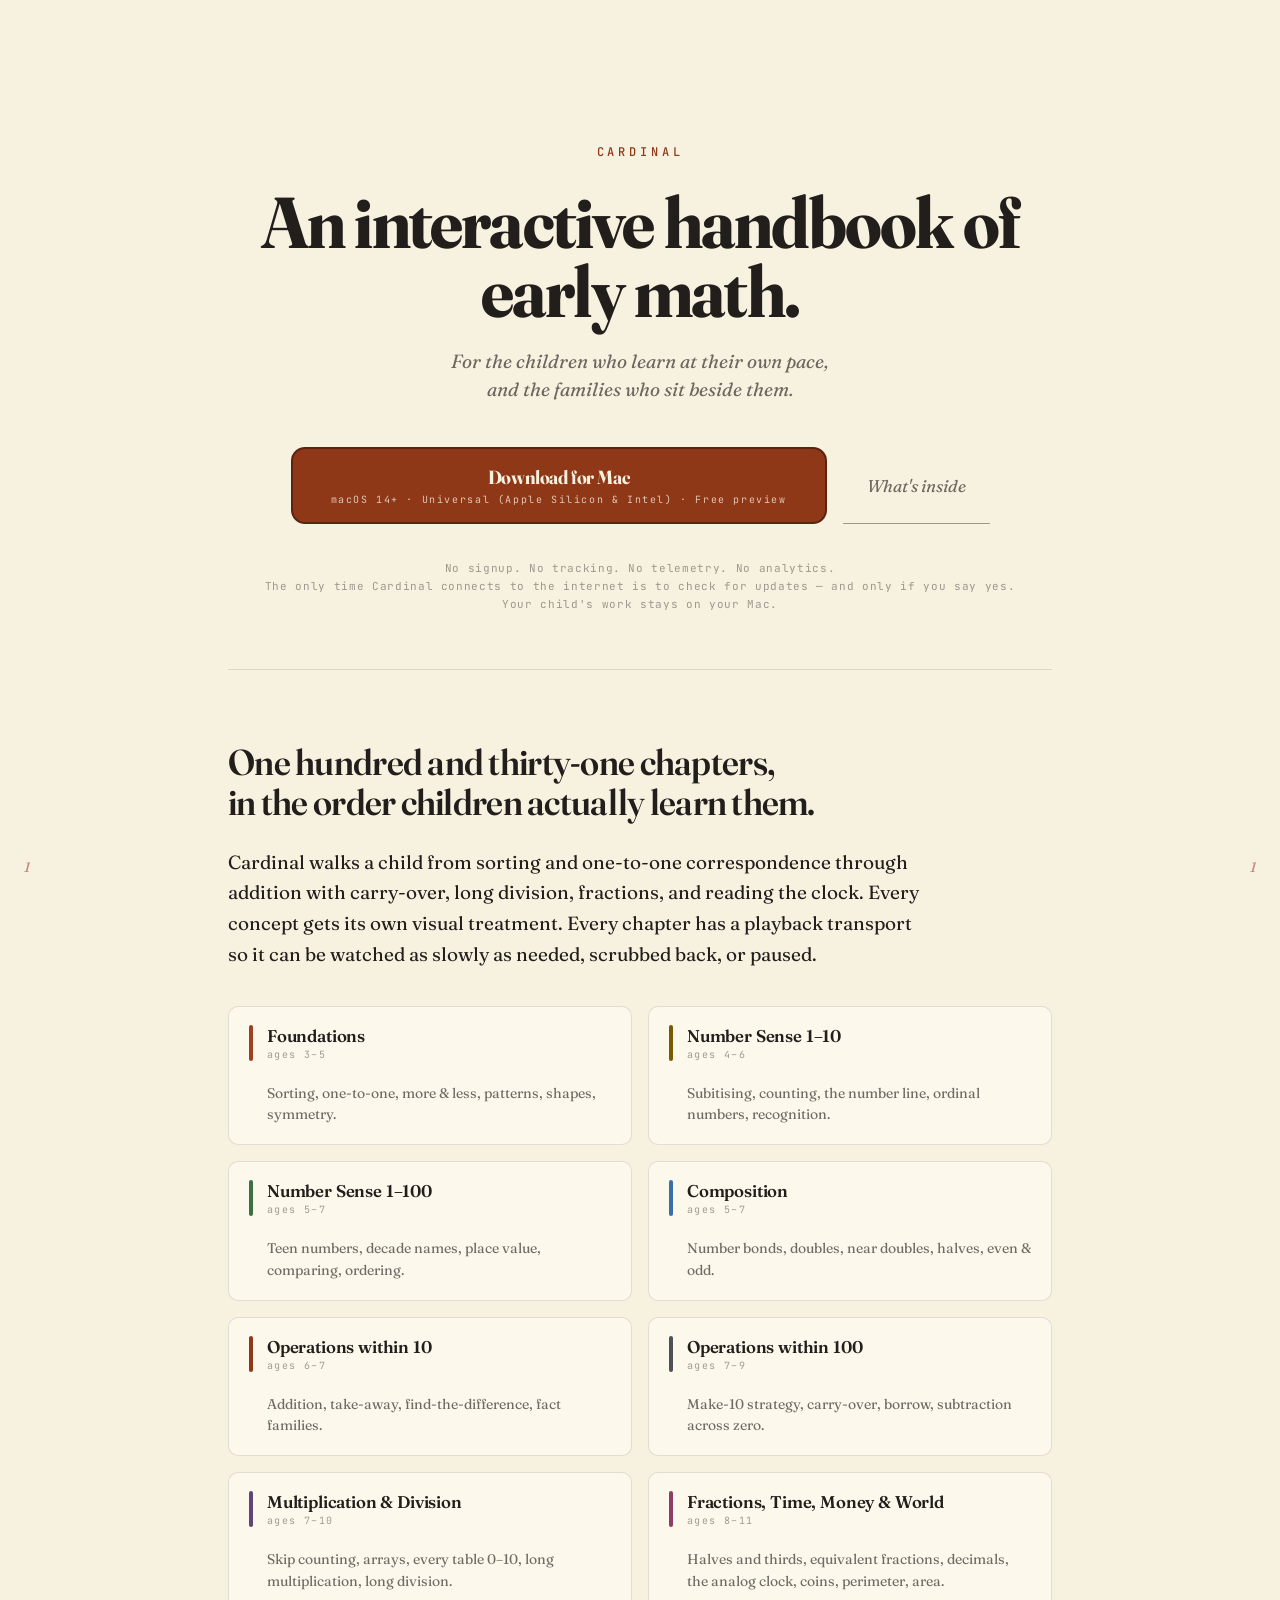
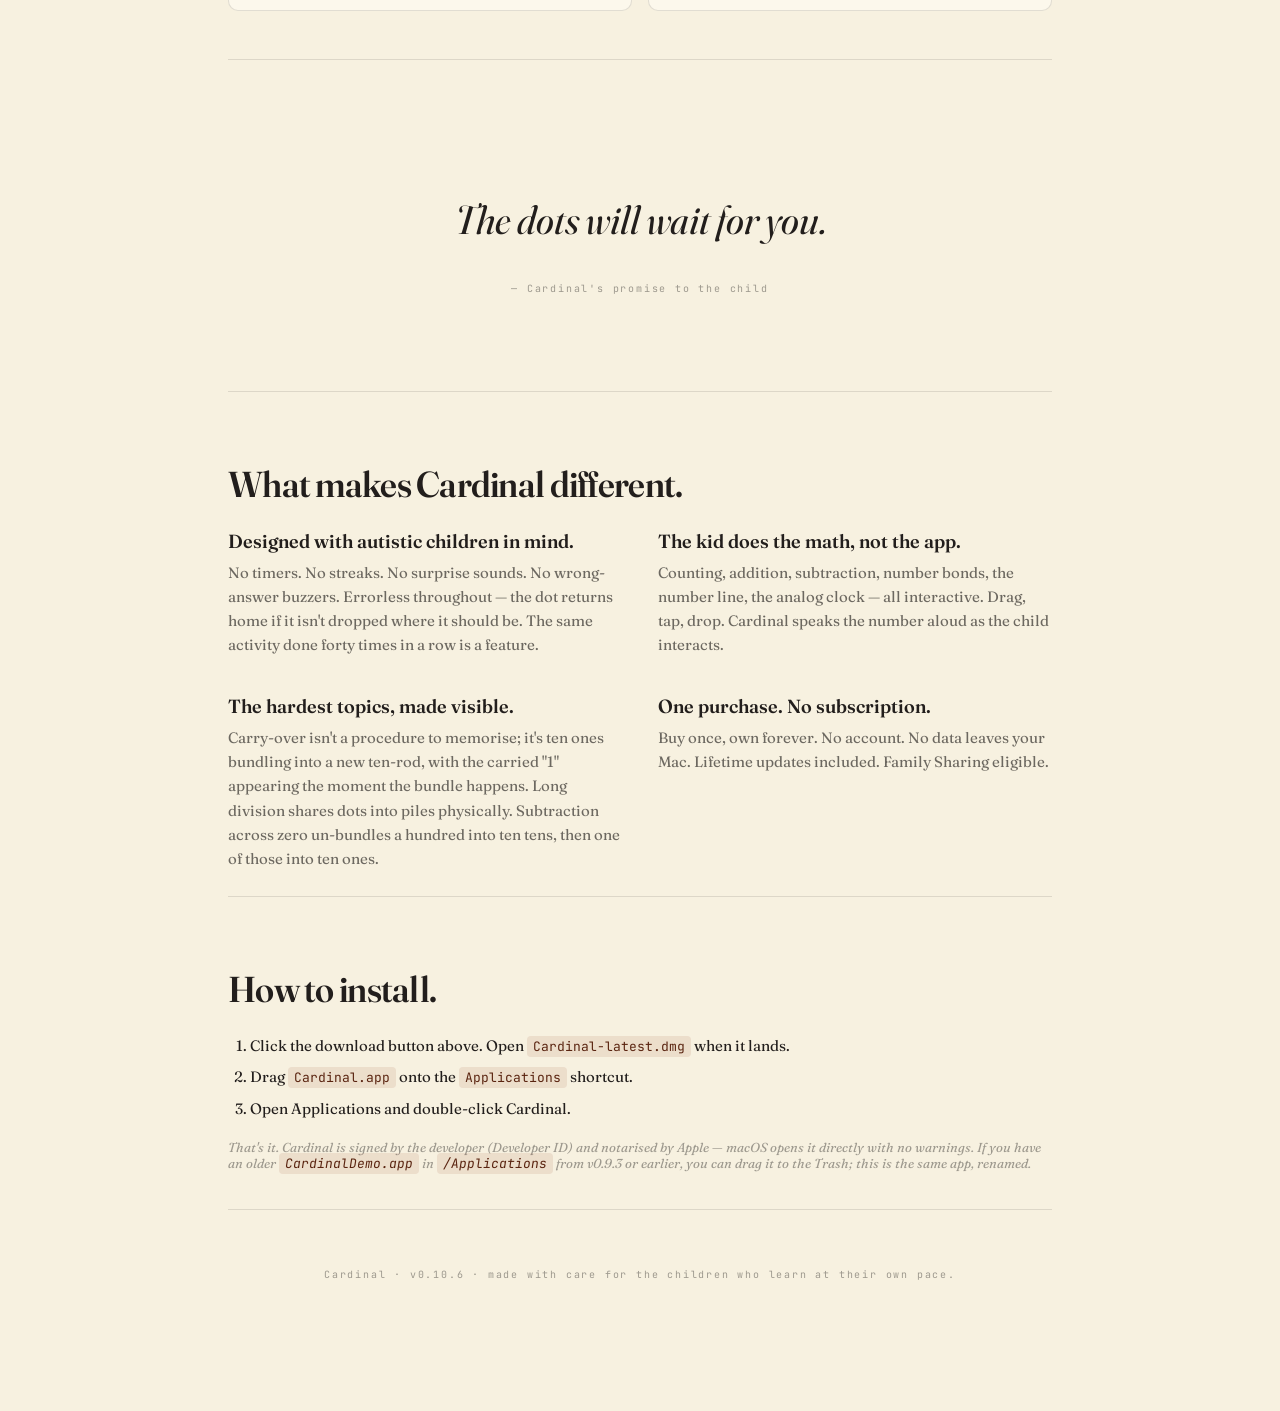
==== index.html @ 02872358 "chore: bump landing footer to v0.10.6" ====
<!doctype html>
<html lang="en">
  <head>
    <meta charset="utf-8" />
    <meta name="viewport" content="width=device-width, initial-scale=1" />
    <title>Cardinal — an interactive handbook of early math</title>
    <meta name="description" content="A calm, interactive handbook of early math (ages 3–11), designed for autistic kids and the families who learn alongside them. iPad &amp; Mac, native, offline, one-time purchase. No signup, no tracking." />
    <meta property="og:title" content="Cardinal — an interactive handbook of early math" />
    <meta property="og:description" content="One hundred and thirty-one chapters, in the order children actually learn them. No signup, no tracking, no time pressure." />
    <link rel="preconnect" href="https://fonts.googleapis.com" />
    <link rel="preconnect" href="https://fonts.gstatic.com" crossorigin />
    <link
      href="https://fonts.googleapis.com/css2?family=Fraunces:ital,opsz,wght,SOFT@0,9..144,300..900,0..100;1,9..144,300..900,0..100&family=JetBrains+Mono:wght@400;500;700&display=swap"
      rel="stylesheet"
    />
    <link rel="stylesheet" href="style.css" />

    <!--
      Cloudflare Web Analytics — privacy-friendly ($0, no PII, no
      cookies, GDPR-clean). Setup:
        1. https://www.cloudflare.com/web-analytics/ → Sign up.
        2. Add a site → enter domain `humancto.github.io` (or
           `cardinal.app` when you point a real domain).
        3. Copy the token Cloudflare gives you into the placeholder
           below (replace REPLACE_WITH_CF_TOKEN).
        4. Commit + push. GitHub Pages cache (~3 min) and the
           dashboard at one.dash.cloudflare.com starts populating.
      Token is public — no risk in committing.
    -->
    <script defer
      src="https://static.cloudflareinsights.com/beacon.min.js"
      data-cf-beacon='{"token": "REPLACE_WITH_CF_TOKEN"}'></script>
  </head>
  <body>
    <div class="page">
      <header class="hero">
        <div class="brand">CARDINAL</div>
        <h1>An interactive handbook of early math.</h1>
        <p class="kicker">
          For the children who learn at their own pace,<br />and the families who sit beside them.
        </p>

        <div class="cta">
          <a class="cta-primary" href="https://github.com/humancto/cardinal-releases/releases/latest/download/Cardinal-latest.dmg">
            <span class="cta-label">Download for Mac</span>
            <span class="cta-meta">macOS 14+ &middot; Universal (Apple Silicon &amp; Intel) &middot; Free preview</span>
          </a>
          <a class="cta-secondary" href="#what">What's inside</a>
        </div>

        <p class="legalese">
          No signup. No tracking. No telemetry. No analytics.<br />
          The only time Cardinal connects to the internet is to check for updates — and only if you say yes.<br />
          Your child's work stays on your Mac.
        </p>
      </header>

      <section id="what" class="section">
        <h2>One hundred and thirty-one chapters,<br />in the order children actually learn them.</h2>
        <p class="lede">
          Cardinal walks a child from sorting and one-to-one correspondence through addition with carry-over, long division, fractions, and reading the clock. Every concept gets its own visual treatment. Every chapter has a playback transport so it can be watched as slowly as needed, scrubbed back, or paused.
        </p>

        <div class="bands">
          <div class="band"><div class="band-stripe" style="background:#a04020"></div><div><b>Foundations</b><span>ages 3–5</span></div><p>Sorting, one-to-one, more &amp; less, patterns, shapes, symmetry.</p></div>
          <div class="band"><div class="band-stripe" style="background:#7a5a00"></div><div><b>Number Sense 1–10</b><span>ages 4–6</span></div><p>Subitising, counting, the number line, ordinal numbers, recognition.</p></div>
          <div class="band"><div class="band-stripe" style="background:#3f6f45"></div><div><b>Number Sense 1–100</b><span>ages 5–7</span></div><p>Teen numbers, decade names, place value, comparing, ordering.</p></div>
          <div class="band"><div class="band-stripe" style="background:#3a6fa8"></div><div><b>Composition</b><span>ages 5–7</span></div><p>Number bonds, doubles, near doubles, halves, even &amp; odd.</p></div>
          <div class="band"><div class="band-stripe" style="background:#8e3818"></div><div><b>Operations within 10</b><span>ages 6–7</span></div><p>Addition, take-away, find-the-difference, fact families.</p></div>
          <div class="band"><div class="band-stripe" style="background:#505057"></div><div><b>Operations within 100</b><span>ages 7–9</span></div><p>Make-10 strategy, carry-over, borrow, subtraction across zero.</p></div>
          <div class="band"><div class="band-stripe" style="background:#604578"></div><div><b>Multiplication &amp; Division</b><span>ages 7–10</span></div><p>Skip counting, arrays, every table 0–10, long multiplication, long division.</p></div>
          <div class="band"><div class="band-stripe" style="background:#8e3e64"></div><div><b>Fractions, Time, Money &amp; World</b><span>ages 8–11</span></div><p>Halves and thirds, equivalent fractions, decimals, the analog clock, coins, perimeter, area.</p></div>
        </div>
      </section>

      <section class="section quote-section">
        <blockquote>
          <p>
            <em>The dots will wait for you.</em>
          </p>
          <cite>— Cardinal's promise to the child</cite>
        </blockquote>
      </section>

      <section class="section">
        <h2>What makes Cardinal different.</h2>
        <div class="features">
          <div class="feature">
            <h3>Designed with autistic children in mind.</h3>
            <p>No timers. No streaks. No surprise sounds. No wrong-answer buzzers. Errorless throughout — the dot returns home if it isn't dropped where it should be. The same activity done forty times in a row is a feature.</p>
          </div>
          <div class="feature">
            <h3>The kid does the math, not the app.</h3>
            <p>Counting, addition, subtraction, number bonds, the number line, the analog clock — all interactive. Drag, tap, drop. Cardinal speaks the number aloud as the child interacts.</p>
          </div>
          <div class="feature">
            <h3>The hardest topics, made visible.</h3>
            <p>Carry-over isn't a procedure to memorise; it's ten ones bundling into a new ten-rod, with the carried "1" appearing the moment the bundle happens. Long division shares dots into piles physically. Subtraction across zero un-bundles a hundred into ten tens, then one of those into ten ones.</p>
          </div>
          <div class="feature">
            <h3>One purchase. No subscription.</h3>
            <p>Buy once, own forever. No account. No data leaves your Mac. Lifetime updates included. Family Sharing eligible.</p>
          </div>
        </div>
      </section>

      <section class="section how">
        <h2>How to install.</h2>
        <ol>
          <li>Click the download button above. Open <code>Cardinal-latest.dmg</code> when it lands.</li>
          <li>Drag <code>Cardinal.app</code> onto the <code>Applications</code> shortcut.</li>
          <li>Open Applications and double-click Cardinal.</li>
        </ol>
        <p class="footnote">
          That's it. Cardinal is signed by <em>the developer</em> (Developer ID) and notarised by Apple — macOS opens it directly with no warnings. If you have an older <code>CardinalDemo.app</code> in <code>/Applications</code> from v0.9.3 or earlier, you can drag it to the Trash; this is the same app, renamed.
        </p>
      </section>

      <footer>
        <p>
          Cardinal · v0.10.6 · made with care for the children who learn at their own pace.
        </p>
      </footer>
    </div>
  </body>
</html>
---- style.css ----
/* Cardinal landing — Cartesian-inspired cream paper, Fraunces + JetBrains Mono. */

:root {
  --cream: #f7f1e0;
  --card: #fcf8ec;
  --ink: #221e1c;
  --ink-soft: rgba(34, 30, 28, 0.65);
  --ink-softer: rgba(34, 30, 28, 0.42);
  --hairline: rgba(34, 30, 28, 0.12);
  --accent: #8e3818; /* terracotta — ops-within-10 band */
  --accent-deep: #5a2410;
  --accent-soft: rgba(142, 56, 24, 0.1);
  --red: #9e2828; /* page-number red */
}

* {
  box-sizing: border-box;
}
html,
body {
  margin: 0;
  padding: 0;
  background: var(--cream);
  color: var(--ink);
  font-family: "Fraunces", Georgia, "Times New Roman", serif;
  font-feature-settings: "ss01" on;
  -webkit-font-smoothing: antialiased;
  text-rendering: optimizeLegibility;
}

.page {
  max-width: 880px;
  margin: 0 auto;
  padding: 64px 28px 96px;
}

/* HERO */
.hero {
  padding: 80px 0 56px;
  text-align: center;
  border-bottom: 1px solid var(--hairline);
}

.brand {
  font-family: "JetBrains Mono", ui-monospace, SFMono-Regular, Menlo, monospace;
  font-size: 12px;
  font-weight: 500;
  letter-spacing: 0.32em;
  color: var(--accent);
  margin-bottom: 28px;
}

.hero h1 {
  font-variation-settings:
    "opsz" 144,
    "SOFT" 30,
    "wght" 700;
  font-size: clamp(40px, 6.4vw, 72px);
  line-height: 0.96;
  letter-spacing: -0.025em;
  margin: 0 0 22px;
  color: var(--ink);
}

.kicker {
  font-style: italic;
  font-size: clamp(16px, 2vw, 19px);
  color: var(--ink-soft);
  margin: 0 0 44px;
  line-height: 1.45;
}

.cta {
  display: flex;
  gap: 16px;
  justify-content: center;
  flex-wrap: wrap;
  margin-bottom: 36px;
}

.cta-primary {
  display: inline-flex;
  flex-direction: column;
  align-items: center;
  background: var(--accent);
  color: var(--cream);
  text-decoration: none;
  padding: 16px 38px;
  border-radius: 14px;
  border: 2px solid var(--accent-deep);
  transition:
    transform 0.16s ease,
    background 0.16s ease;
}

.cta-primary:hover {
  background: var(--accent-deep);
  transform: translateY(-1px);
}

.cta-label {
  font-variation-settings:
    "opsz" 96,
    "wght" 700;
  font-size: 19px;
  letter-spacing: -0.01em;
}

.cta-meta {
  font-family: "JetBrains Mono", monospace;
  font-size: 10px;
  letter-spacing: 0.16em;
  opacity: 0.78;
  margin-top: 4px;
}

.cta-secondary {
  display: inline-flex;
  align-items: center;
  text-decoration: none;
  font-style: italic;
  color: var(--ink-soft);
  padding: 16px 24px;
  border-bottom: 1px solid var(--ink-softer);
  font-size: 17px;
}

.cta-secondary:hover {
  color: var(--ink);
  border-bottom-color: var(--ink);
}

.legalese {
  font-family: "JetBrains Mono", monospace;
  font-size: 11px;
  letter-spacing: 0.06em;
  color: var(--ink-softer);
  margin: 0;
  line-height: 1.6;
}

/* SECTIONS */
.section {
  padding: 72px 0 24px;
  border-bottom: 1px solid var(--hairline);
}

.section h2 {
  font-variation-settings:
    "opsz" 80,
    "SOFT" 0,
    "wght" 600;
  font-size: clamp(26px, 3.4vw, 36px);
  letter-spacing: -0.02em;
  line-height: 1.12;
  margin: 0 0 24px;
}

.lede {
  font-size: 19px;
  line-height: 1.62;
  color: var(--ink);
  margin: 0 0 36px;
  max-width: 700px;
}

/* BANDS */
.bands {
  display: grid;
  grid-template-columns: repeat(2, minmax(0, 1fr));
  gap: 16px;
  margin-bottom: 24px;
}

.band {
  background: var(--card);
  border: 1px solid var(--hairline);
  border-radius: 10px;
  padding: 18px 20px;
  display: grid;
  grid-template-columns: 4px 1fr;
  gap: 14px;
  align-items: start;
}

.band-stripe {
  width: 4px;
  height: 100%;
  border-radius: 2px;
}

.band b {
  display: block;
  font-variation-settings:
    "opsz" 36,
    "wght" 600;
  font-size: 17px;
  letter-spacing: -0.01em;
}

.band span {
  display: block;
  font-family: "JetBrains Mono", monospace;
  font-size: 10px;
  letter-spacing: 0.14em;
  color: var(--ink-softer);
  margin-top: 2px;
}

.band p {
  font-size: 14px;
  line-height: 1.55;
  color: var(--ink-soft);
  margin: 8px 0 0;
  grid-column: 2;
}

@media (max-width: 640px) {
  .bands {
    grid-template-columns: 1fr;
  }
}

/* QUOTE */
.quote-section {
  text-align: center;
  padding: 96px 0;
  border-bottom: 1px solid var(--hairline);
}
blockquote {
  margin: 0 auto;
  max-width: 640px;
  font-style: italic;
  font-size: clamp(28px, 3.8vw, 40px);
  font-variation-settings:
    "opsz" 96,
    "wght" 400;
  line-height: 1.18;
  color: var(--ink);
}
blockquote em {
  font-style: italic;
}
blockquote cite {
  display: block;
  margin-top: 18px;
  font-style: normal;
  font-family: "JetBrains Mono", monospace;
  font-size: 10px;
  letter-spacing: 0.18em;
  color: var(--ink-softer);
}

/* FEATURES */
.features {
  display: grid;
  grid-template-columns: repeat(2, minmax(0, 1fr));
  gap: 36px;
}

.feature h3 {
  font-variation-settings:
    "opsz" 60,
    "wght" 600;
  font-size: 19px;
  margin: 0 0 8px;
}

.feature p {
  font-size: 15px;
  line-height: 1.62;
  color: var(--ink-soft);
  margin: 0;
}

@media (max-width: 640px) {
  .features {
    grid-template-columns: 1fr;
    gap: 24px;
  }
}

/* HOW */
.how ol {
  font-size: 15px;
  line-height: 1.7;
  color: var(--ink);
  padding-left: 22px;
}
.how li {
  margin-bottom: 6px;
}
.how code {
  font-family: "JetBrains Mono", monospace;
  font-size: 13px;
  background: var(--accent-soft);
  color: var(--accent-deep);
  padding: 2px 6px;
  border-radius: 4px;
}
.footnote {
  font-style: italic;
  color: var(--ink-softer);
  font-size: 13px;
  margin-top: 18px;
}

/* FOOTER */
footer {
  padding: 48px 0 24px;
  text-align: center;
  font-family: "JetBrains Mono", monospace;
  font-size: 10px;
  letter-spacing: 0.18em;
  color: var(--ink-softer);
}

/* Page number watermarks at corners */
.page::before,
.page::after {
  position: fixed;
  font-family: "Fraunces", serif;
  font-style: italic;
  font-size: 14px;
  color: var(--red);
  opacity: 0.55;
  pointer-events: none;
}
.page::before {
  content: "1";
  left: 24px;
  bottom: 24px;
}
.page::after {
  content: "1";
  right: 24px;
  bottom: 24px;
}
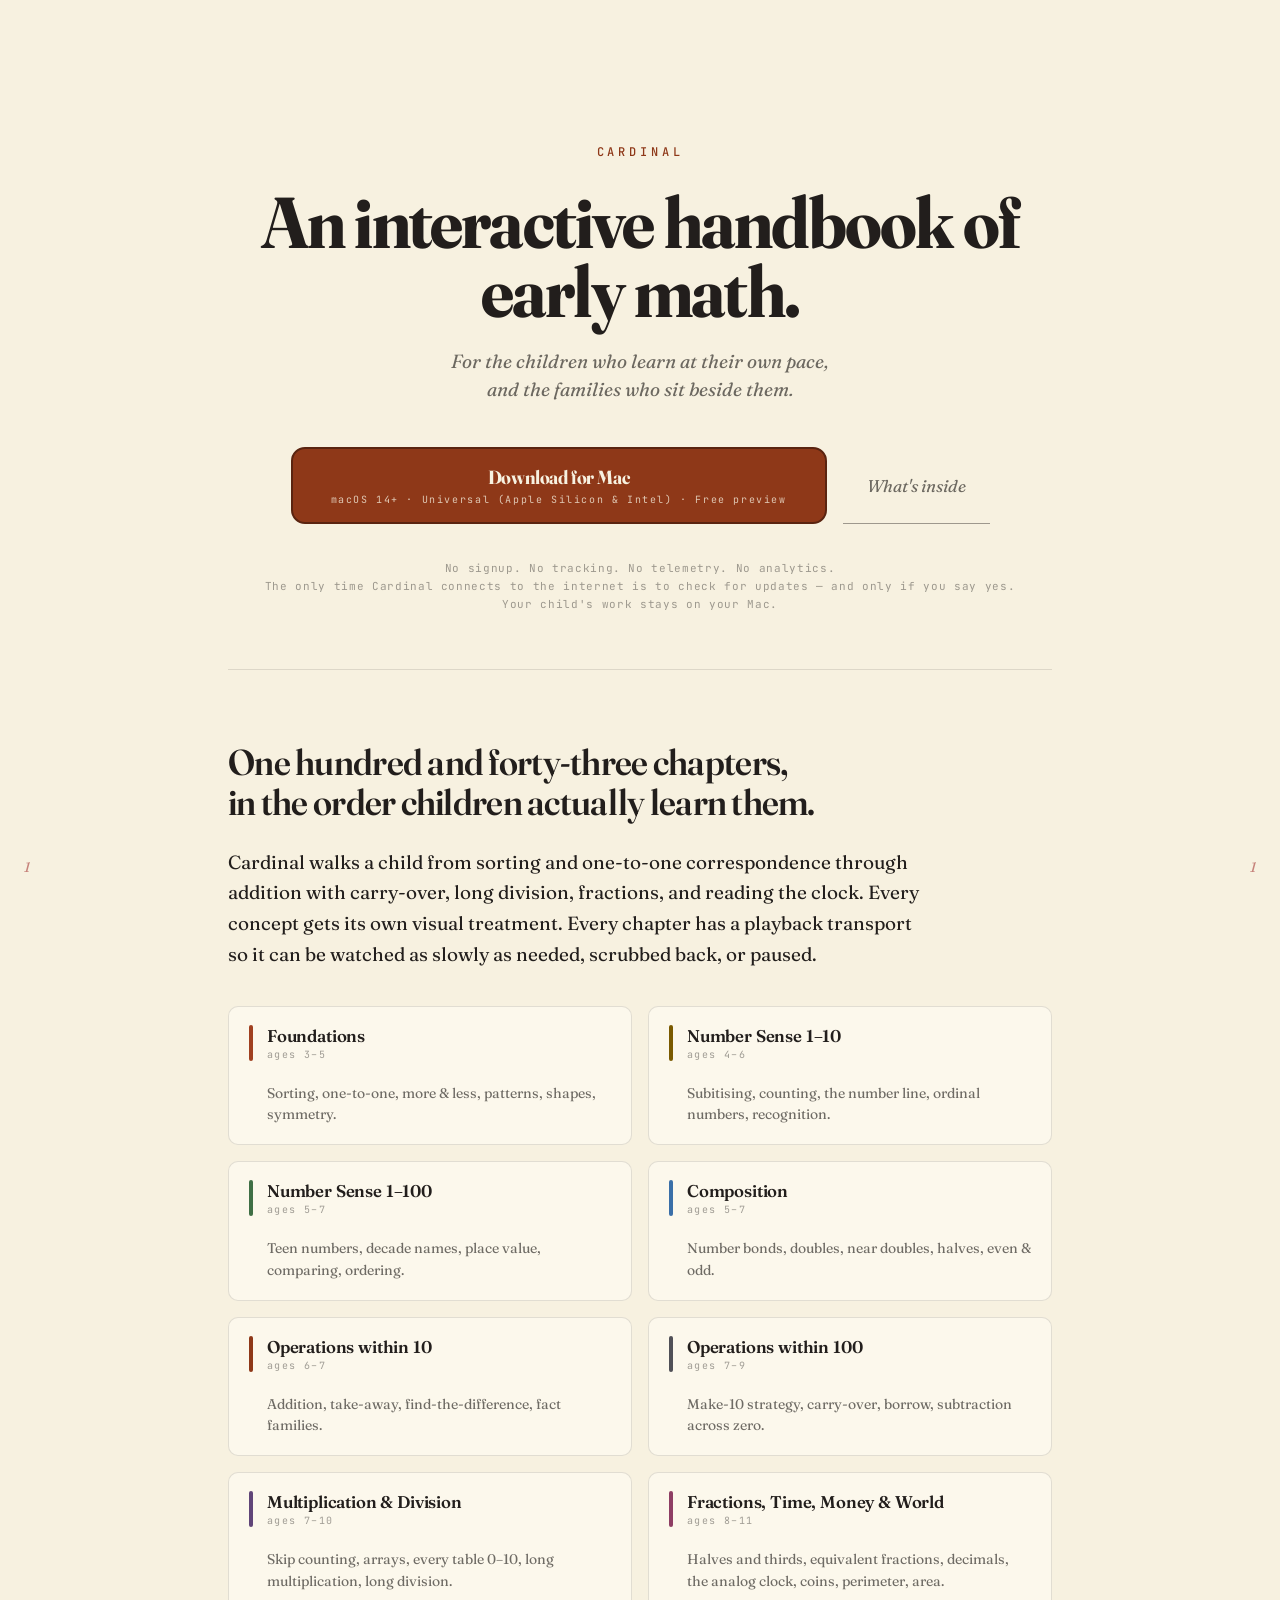
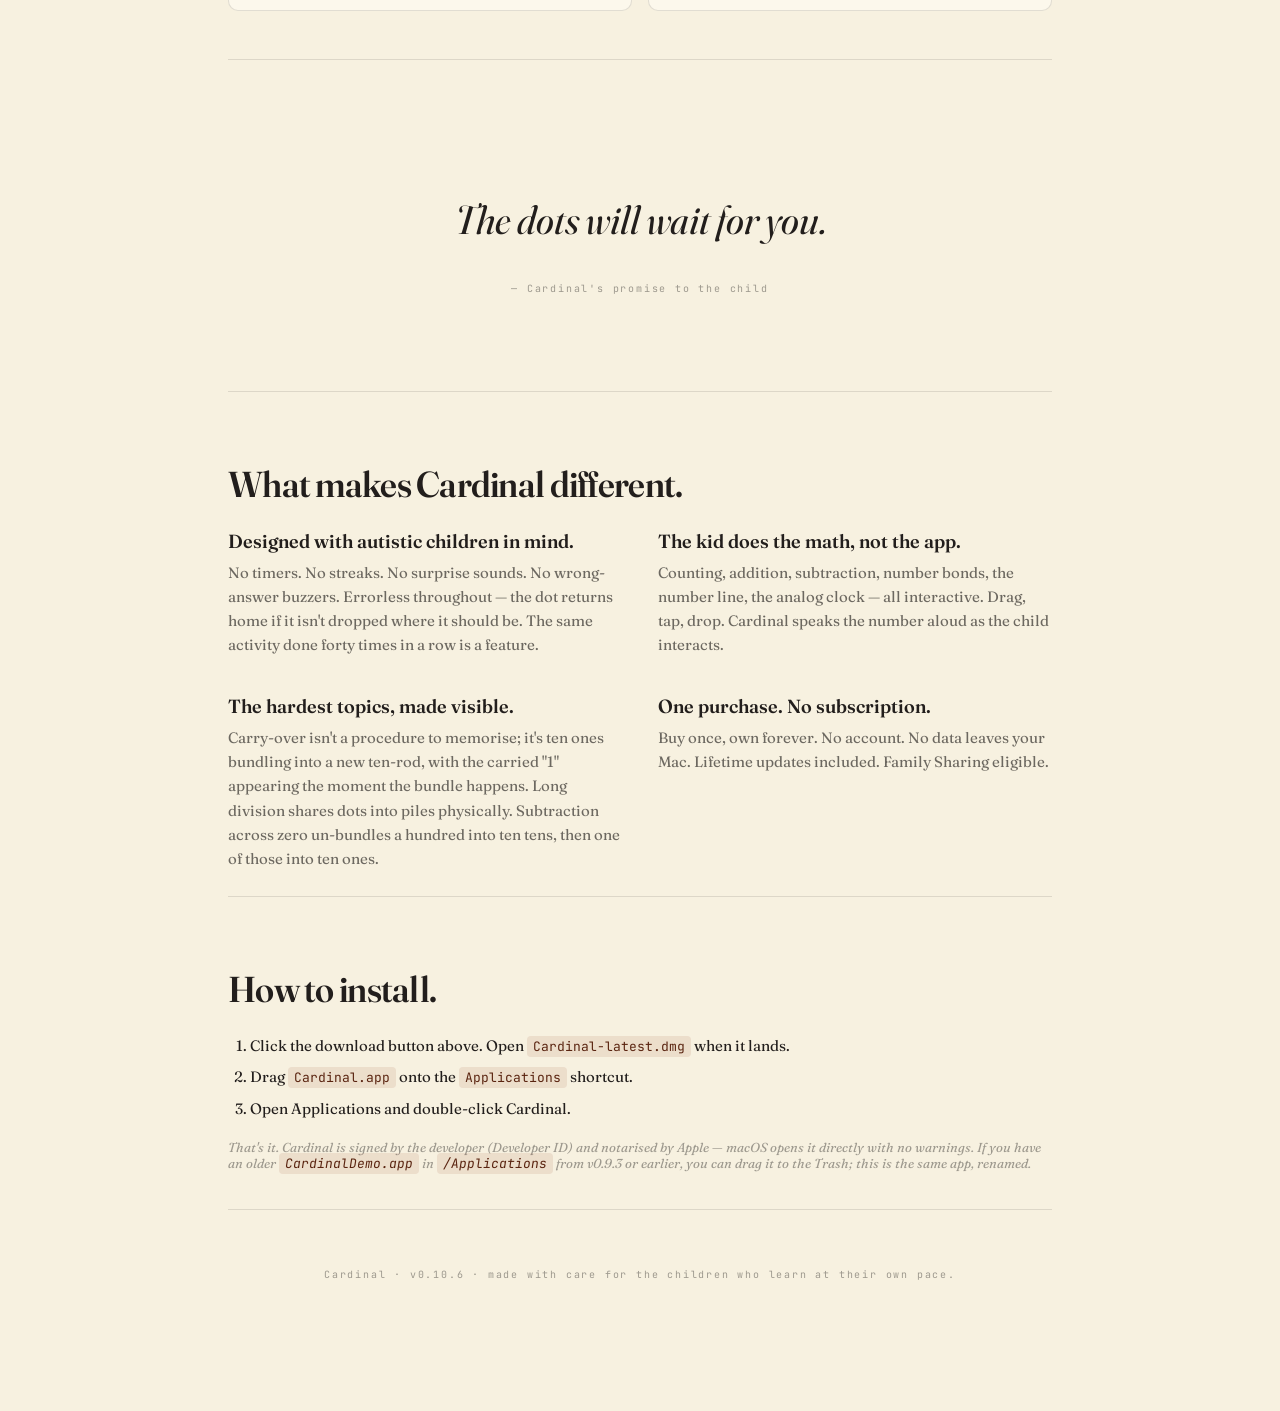
==== commit 523b427b: "docs: refresh README + correct chapter count (131 → 143) README was severely out of date — reference" ====
--- a/index.html
+++ b/index.html
@@ -6,7 +6,7 @@
     <title>Cardinal — an interactive handbook of early math</title>
     <meta name="description" content="A calm, interactive handbook of early math (ages 3–11), designed for autistic kids and the families who learn alongside them. iPad &amp; Mac, native, offline, one-time purchase. No signup, no tracking." />
     <meta property="og:title" content="Cardinal — an interactive handbook of early math" />
-    <meta property="og:description" content="One hundred and thirty-one chapters, in the order children actually learn them. No signup, no tracking, no time pressure." />
+    <meta property="og:description" content="One hundred and forty-three chapters, in the order children actually learn them. No signup, no tracking, no time pressure." />
     <link rel="preconnect" href="https://fonts.googleapis.com" />
     <link rel="preconnect" href="https://fonts.gstatic.com" crossorigin />
     <link
@@ -56,7 +56,7 @@
       </header>
 
       <section id="what" class="section">
-        <h2>One hundred and thirty-one chapters,<br />in the order children actually learn them.</h2>
+        <h2>One hundred and forty-three chapters,<br />in the order children actually learn them.</h2>
         <p class="lede">
           Cardinal walks a child from sorting and one-to-one correspondence through addition with carry-over, long division, fractions, and reading the clock. Every concept gets its own visual treatment. Every chapter has a playback transport so it can be watched as slowly as needed, scrubbed back, or paused.
         </p>
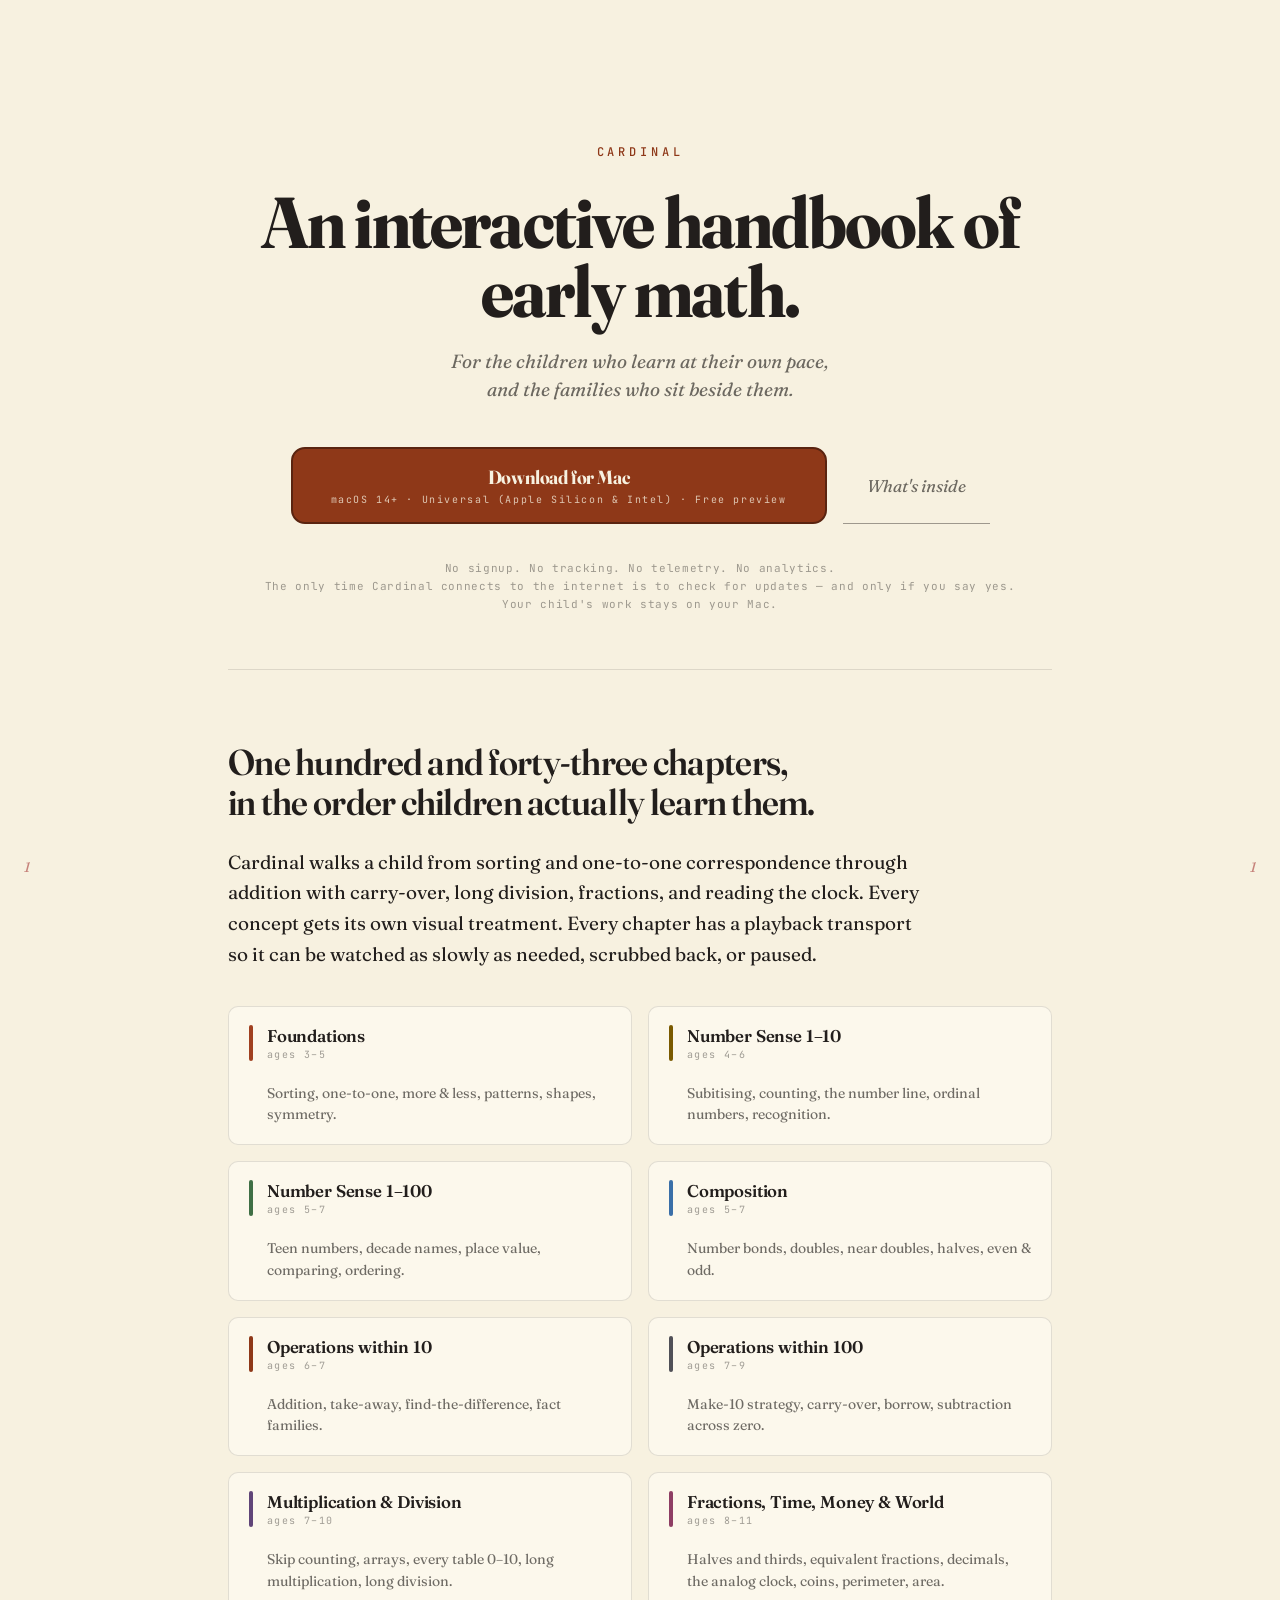
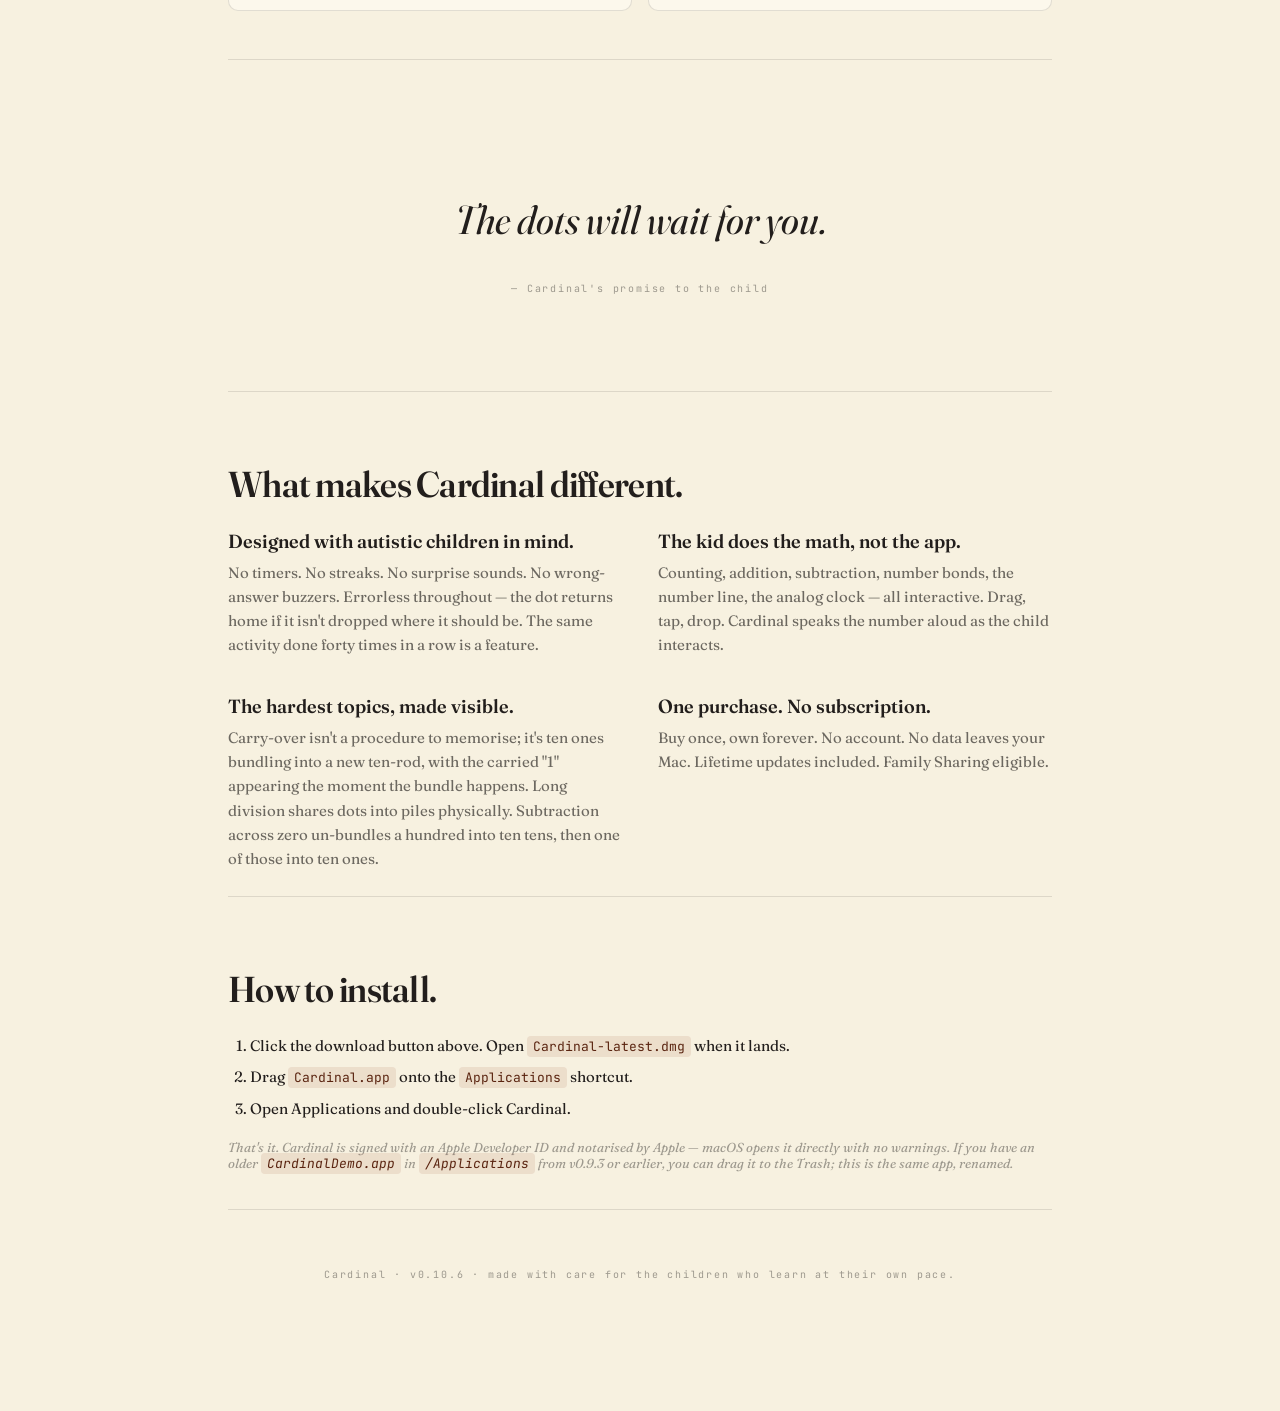
==== commit fe0258f3: "docs: strip personal name + email + Team ID from public README and landing" ====
--- a/index.html
+++ b/index.html
@@ -112,7 +112,7 @@
           <li>Open Applications and double-click Cardinal.</li>
         </ol>
         <p class="footnote">
-          That's it. Cardinal is signed by <em>the developer</em> (Developer ID) and notarised by Apple — macOS opens it directly with no warnings. If you have an older <code>CardinalDemo.app</code> in <code>/Applications</code> from v0.9.3 or earlier, you can drag it to the Trash; this is the same app, renamed.
+          That's it. Cardinal is signed with an Apple Developer ID and notarised by Apple — macOS opens it directly with no warnings. If you have an older <code>CardinalDemo.app</code> in <code>/Applications</code> from v0.9.3 or earlier, you can drag it to the Trash; this is the same app, renamed.
         </p>
       </section>
 
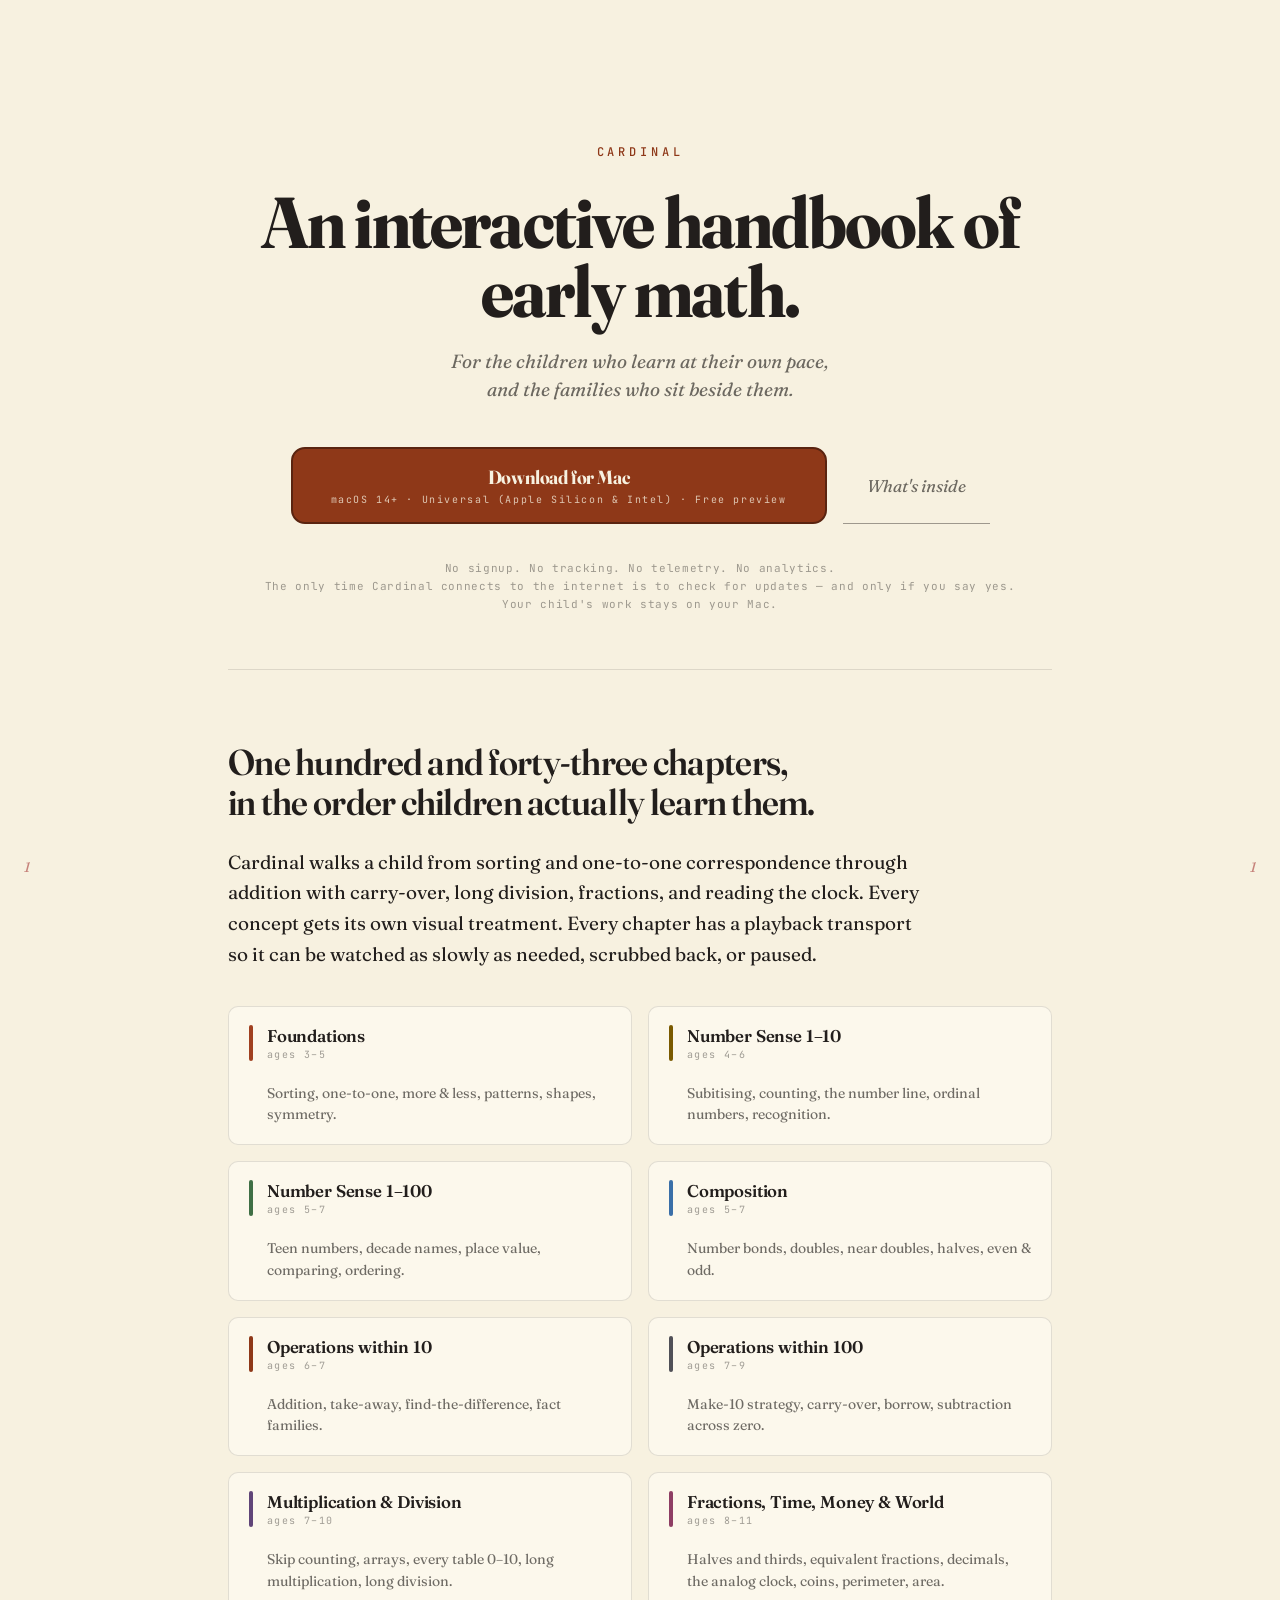
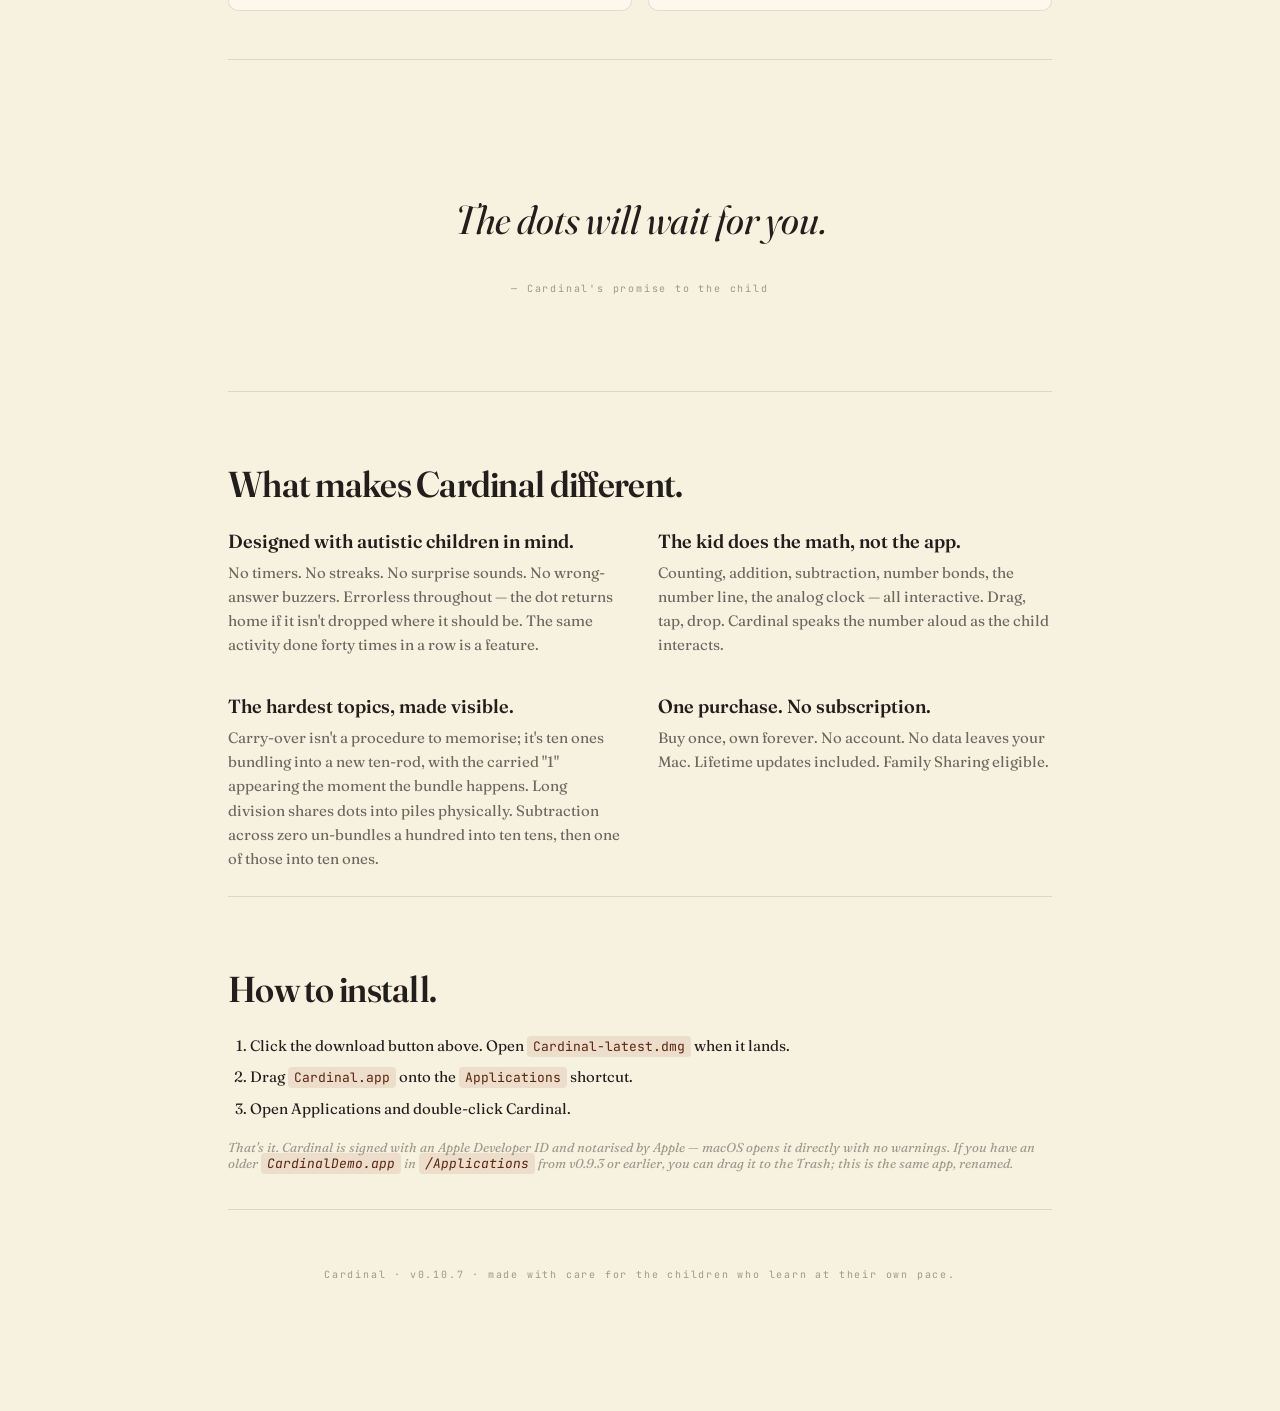
==== commit f7eb6a4a: "chore: bump landing footer to v0.10.7 v0.10.7 ships the fresh-install crash fix.  Co-Authored-By: Cl" ====
--- a/index.html
+++ b/index.html
@@ -118,7 +118,7 @@
 
       <footer>
         <p>
-          Cardinal · v0.10.6 · made with care for the children who learn at their own pace.
+          Cardinal · v0.10.7 · made with care for the children who learn at their own pace.
         </p>
       </footer>
     </div>
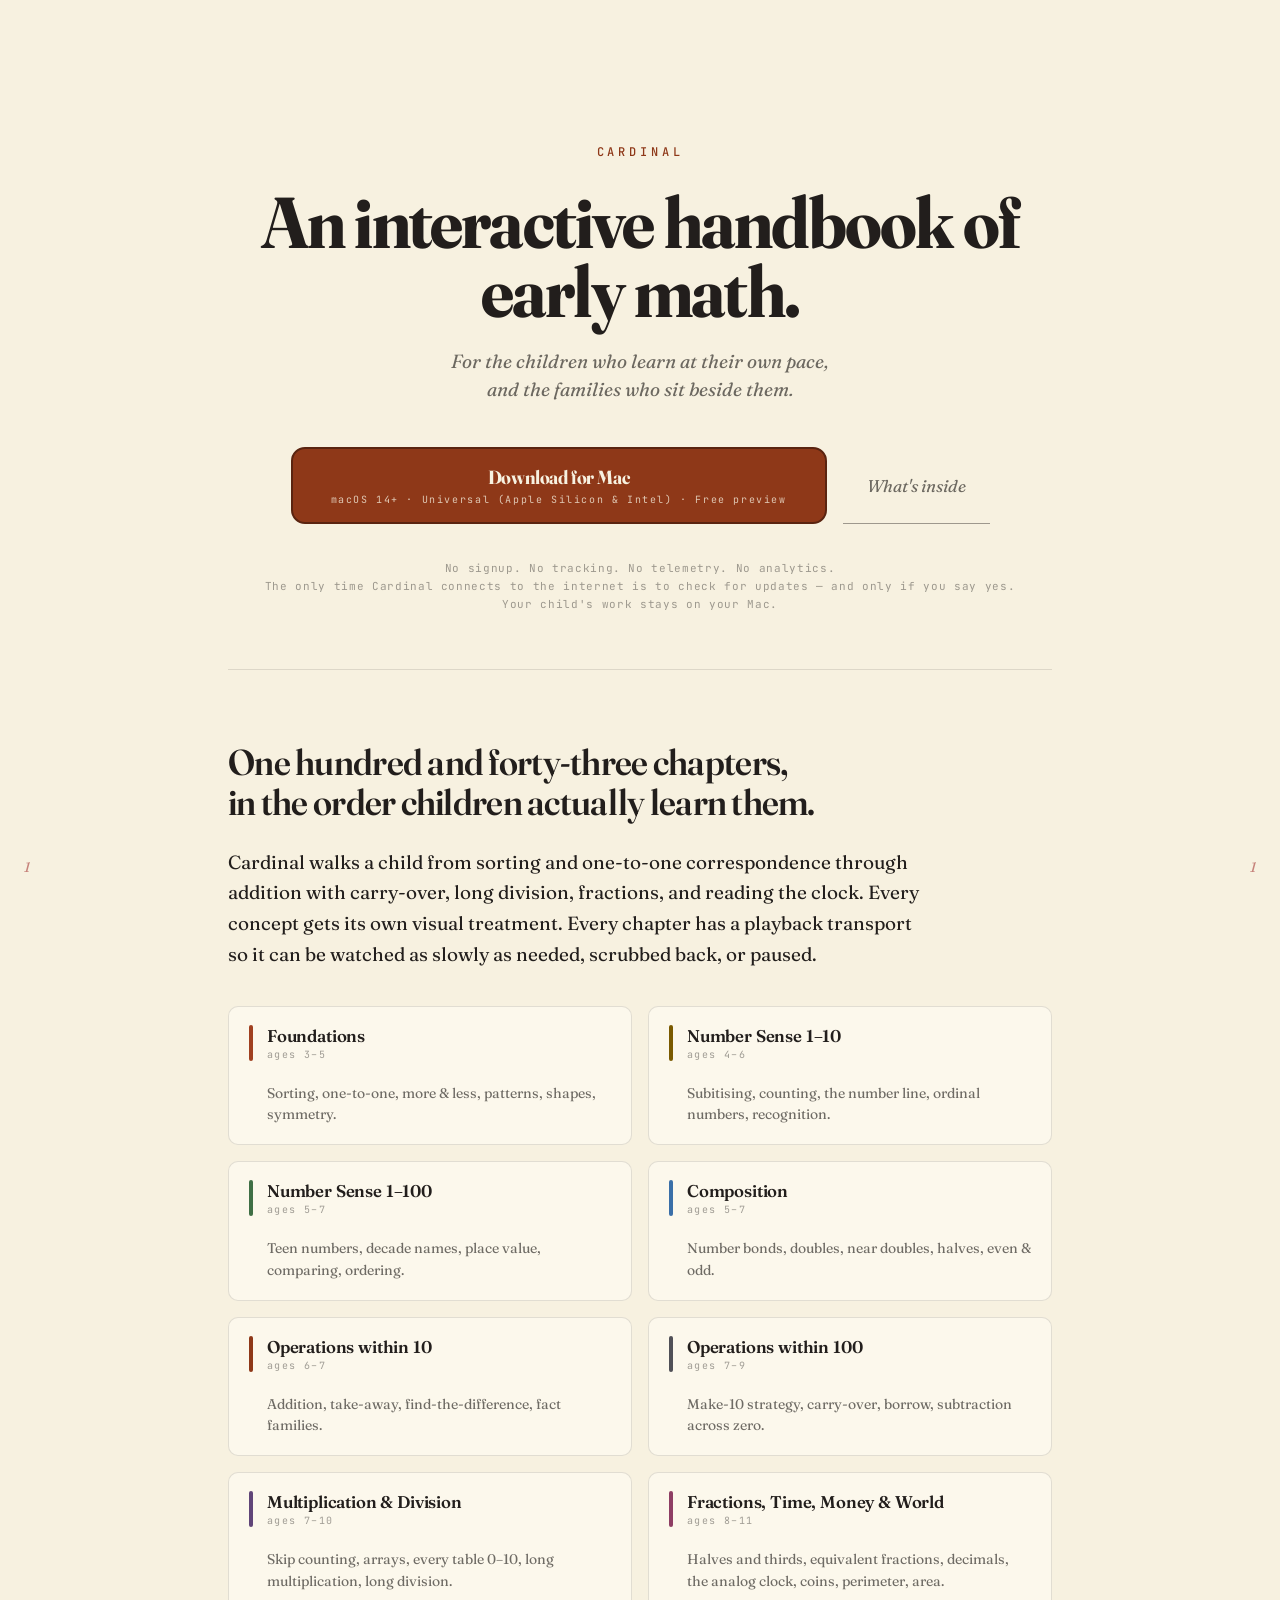
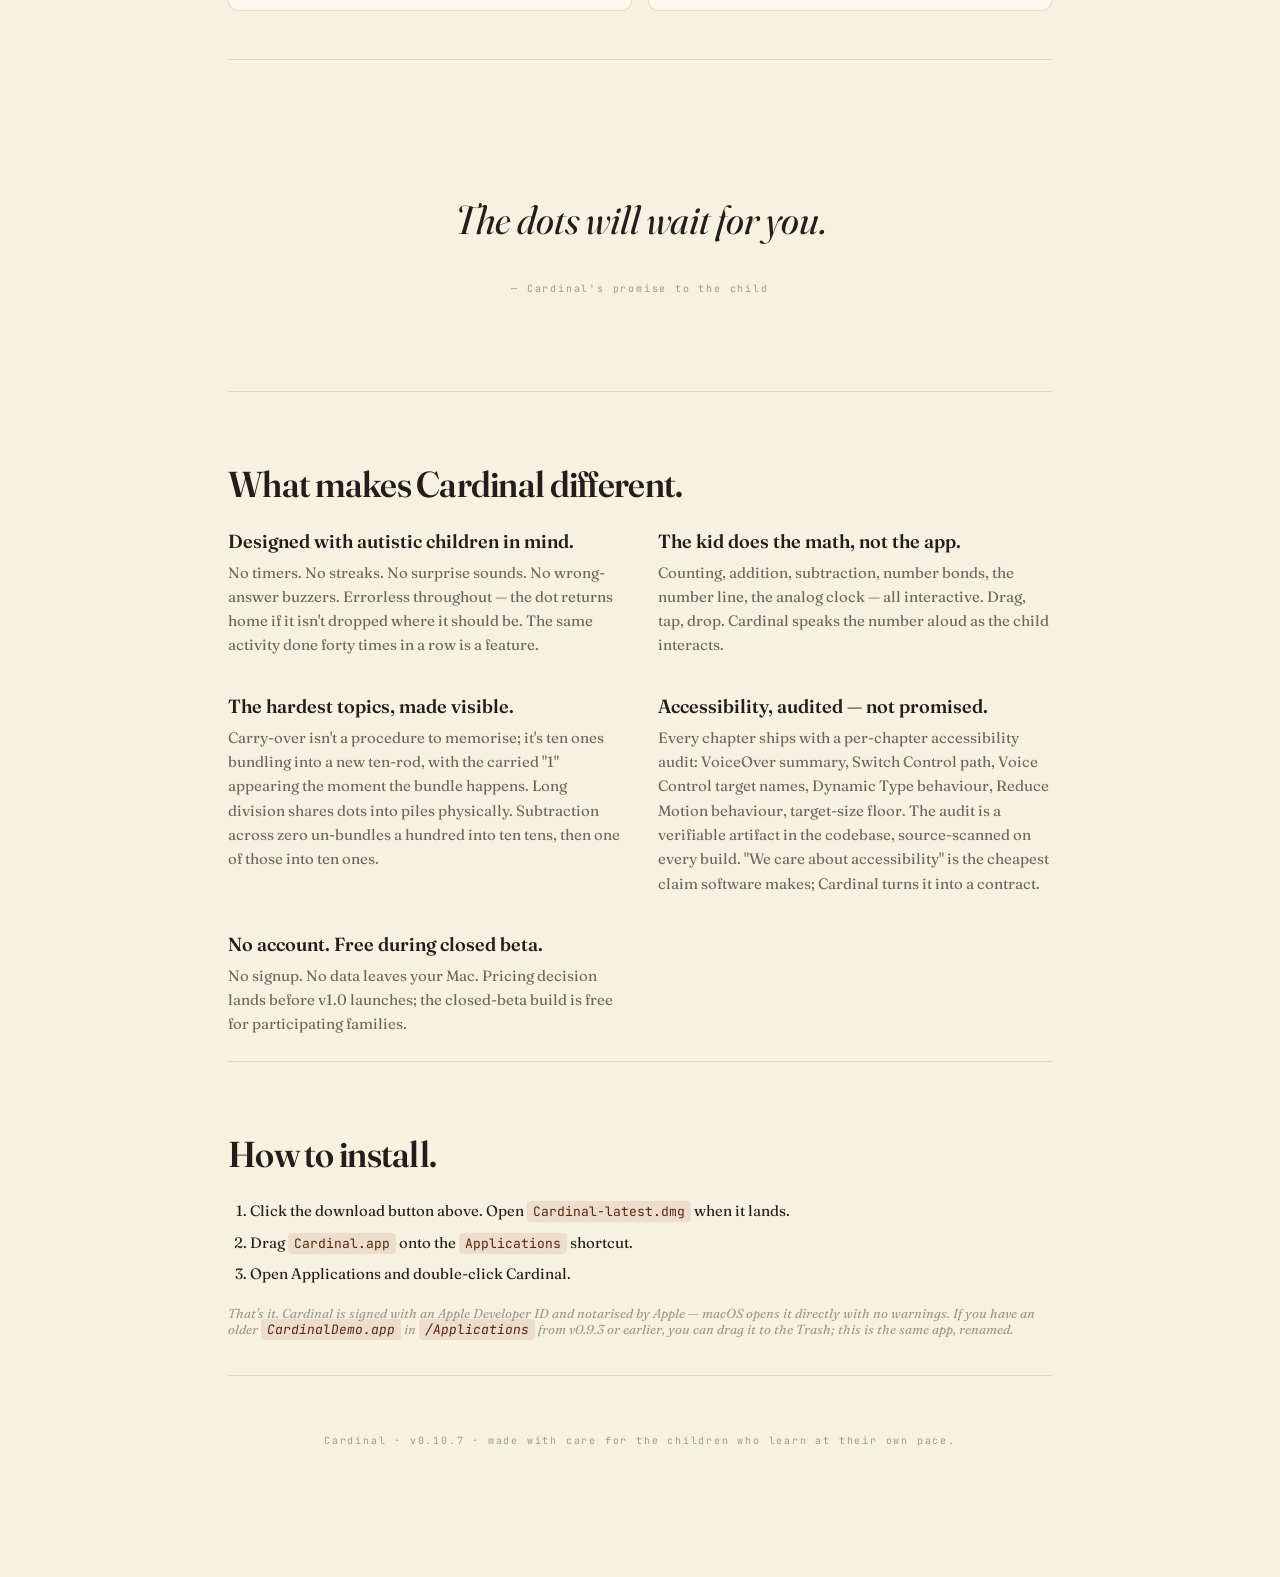
==== commit 2bbe1d8f: "feat(slice-e, PR-B): landing-page audit + LandingAudit.md checklist PR-B of the Slice E two-PR seque" ====
--- a/index.html
+++ b/index.html
@@ -4,7 +4,7 @@
     <meta charset="utf-8" />
     <meta name="viewport" content="width=device-width, initial-scale=1" />
     <title>Cardinal — an interactive handbook of early math</title>
-    <meta name="description" content="A calm, interactive handbook of early math (ages 3–11), designed for autistic kids and the families who learn alongside them. iPad &amp; Mac, native, offline, one-time purchase. No signup, no tracking." />
+    <meta name="description" content="A calm, interactive handbook of early math (ages 3–11), designed for autistic kids and the families who learn alongside them. Mac, native, offline, free during closed beta. No signup, no tracking." />
     <meta property="og:title" content="Cardinal — an interactive handbook of early math" />
     <meta property="og:description" content="One hundred and forty-three chapters, in the order children actually learn them. No signup, no tracking, no time pressure." />
     <link rel="preconnect" href="https://fonts.googleapis.com" />
@@ -32,6 +32,13 @@
       data-cf-beacon='{"token": "REPLACE_WITH_CF_TOKEN"}'></script>
   </head>
   <body>
+    <!-- LandingAudit: passed 2026-05-06 against PRD v0.10.8, ROADMAP v0.10.8.
+         See LandingAudit.md for full checklist + audit log. Next mandatory
+         re-audit: before v1.0 launch. -->
+    <!-- audit-sentinel: do NOT add platform/identity/pricing keywords inside
+         HTML comments. The LandingAudit checklist runs flat `grep -iE` over
+         this file; trigger words in comments will false-positive every audit. -->
+
     <div class="page">
       <header class="hero">
         <div class="brand">CARDINAL</div>
@@ -55,6 +62,14 @@
         </p>
       </header>
 
+      <!--
+        chapter-count placeholder (LandingAudit.md): the literal number
+        below must equal `prototype/.build/chapter-count.txt` written by
+        `build-app.sh` on the most recent build. Current expected: 143.
+        Re-audit step: rg -E "[Oo]ne hundred and forty-three chapters" index.html
+        and diff against the artifact. Discrepancy = either backfill the
+        page or audit the catalog drift.
+      -->
       <section id="what" class="section">
         <h2>One hundred and forty-three chapters,<br />in the order children actually learn them.</h2>
         <p class="lede">
@@ -98,8 +113,12 @@
             <p>Carry-over isn't a procedure to memorise; it's ten ones bundling into a new ten-rod, with the carried "1" appearing the moment the bundle happens. Long division shares dots into piles physically. Subtraction across zero un-bundles a hundred into ten tens, then one of those into ten ones.</p>
           </div>
           <div class="feature">
-            <h3>One purchase. No subscription.</h3>
-            <p>Buy once, own forever. No account. No data leaves your Mac. Lifetime updates included. Family Sharing eligible.</p>
+            <h3>Accessibility, audited — not promised.</h3>
+            <p>Every chapter ships with a per-chapter accessibility audit: VoiceOver summary, Switch Control path, Voice Control target names, Dynamic Type behaviour, Reduce Motion behaviour, target-size floor. The audit is a verifiable artifact in the codebase, source-scanned on every build. "We care about accessibility" is the cheapest claim software makes; Cardinal turns it into a contract.</p>
+          </div>
+          <div class="feature">
+            <h3>No account. Free during closed beta.</h3>
+            <p>No signup. No data leaves your Mac. Pricing decision lands before v1.0 launches; the closed-beta build is free for participating families.</p>
           </div>
         </div>
       </section>
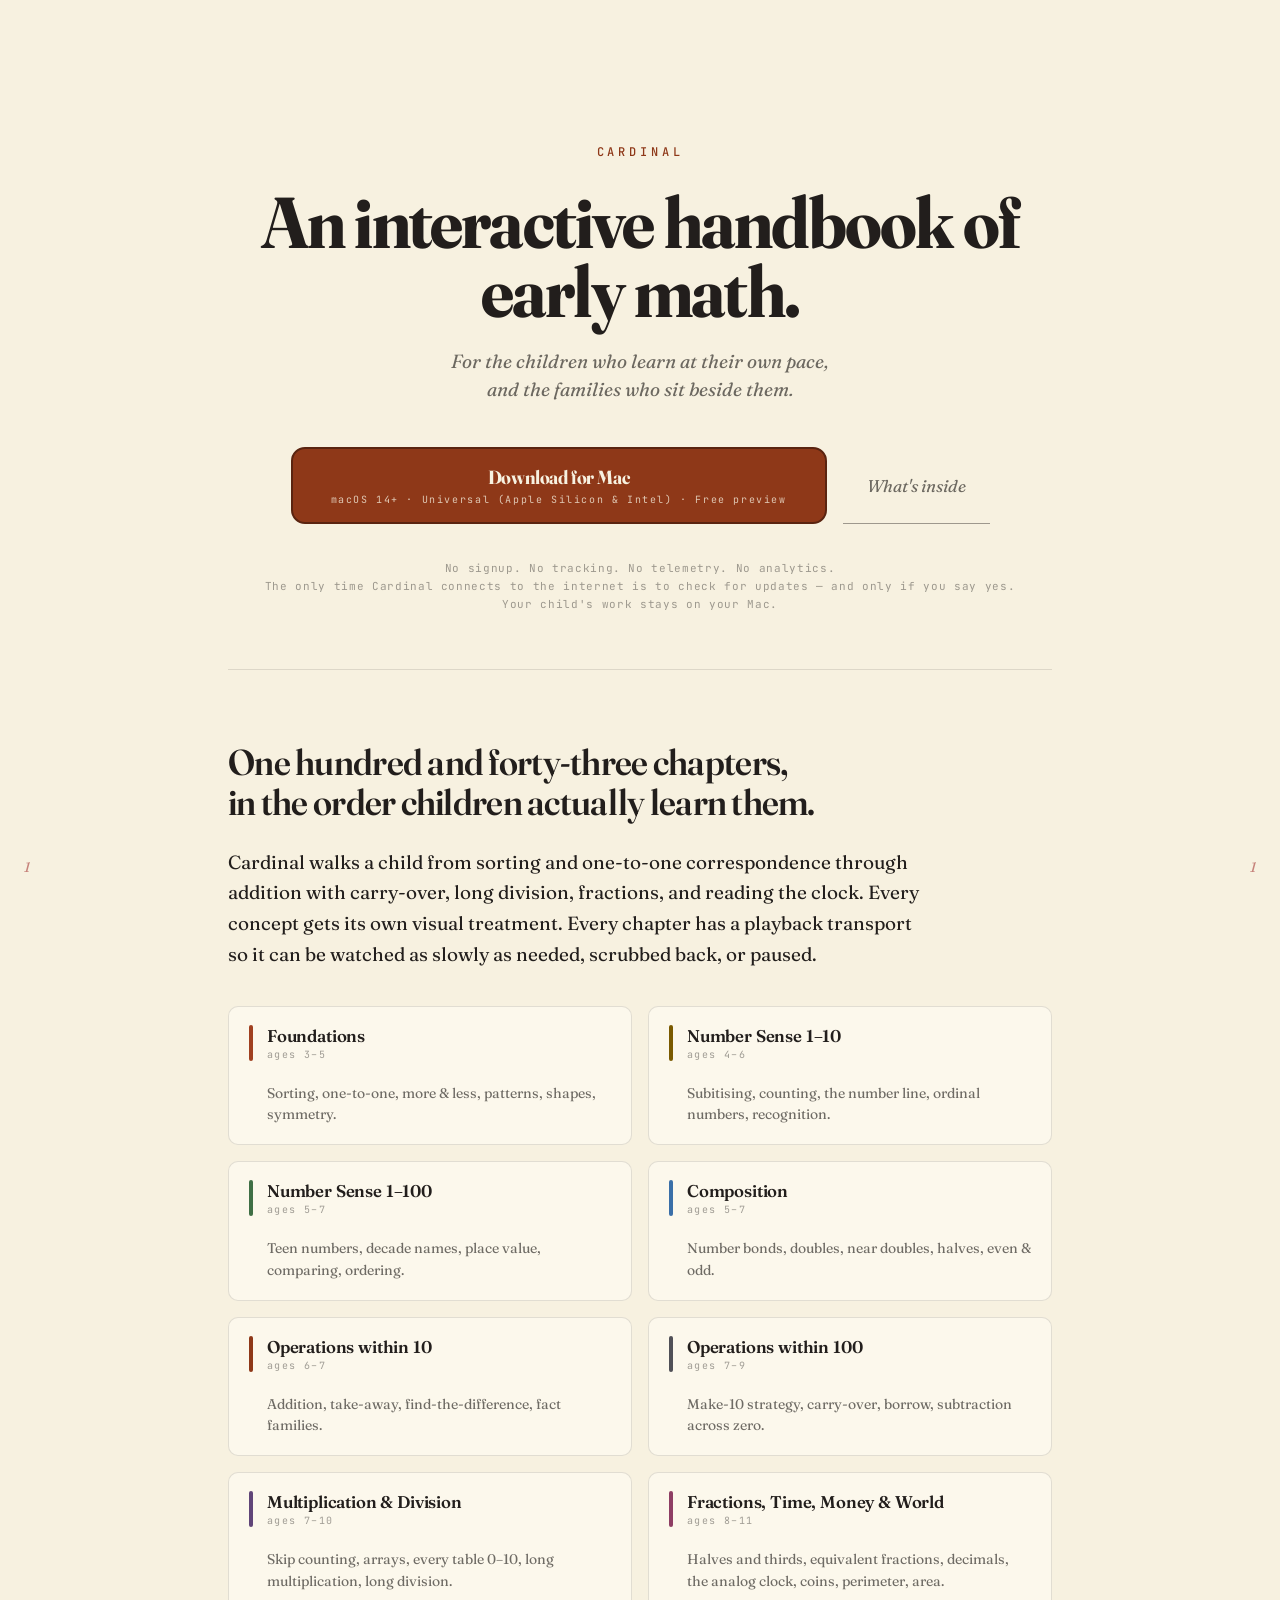
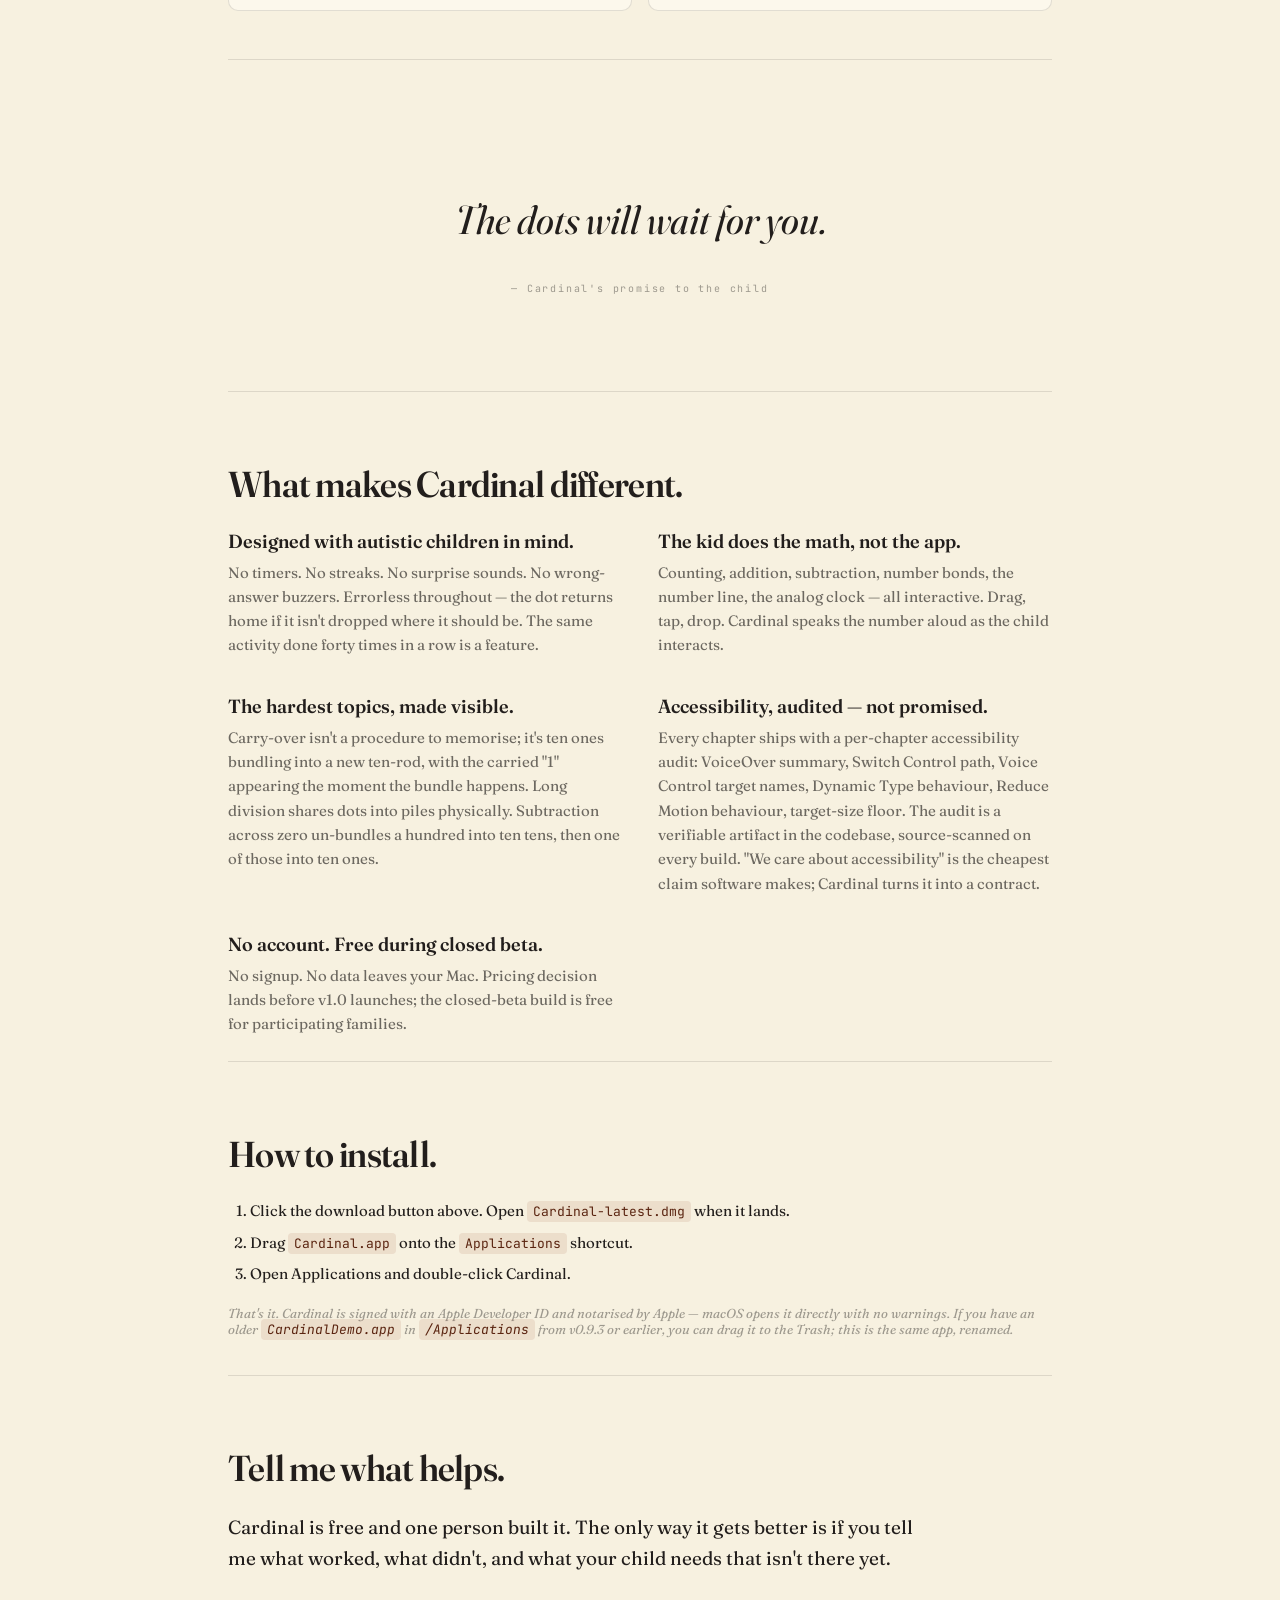
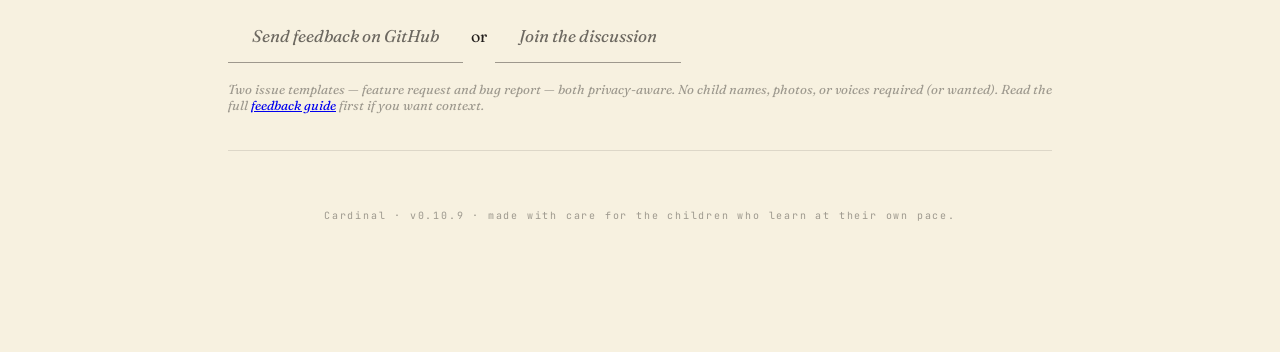
==== commit 4e062bb1: "feat(v0.10.9): GitHub feedback infrastructure (Discussions + issue templates + FEEDBACK.md) Cardinal" ====
--- a/index.html
+++ b/index.html
@@ -32,7 +32,7 @@
       data-cf-beacon='{"token": "REPLACE_WITH_CF_TOKEN"}'></script>
   </head>
   <body>
-    <!-- LandingAudit: passed 2026-05-06 against PRD v0.10.8, ROADMAP v0.10.8.
+    <!-- LandingAudit: passed 2026-05-11 against PRD v0.10.9, ROADMAP v0.10.9.
          See LandingAudit.md for full checklist + audit log. Next mandatory
          re-audit: before v1.0 launch. -->
     <!-- audit-sentinel: do NOT add platform/identity/pricing keywords inside
@@ -135,9 +135,24 @@
         </p>
       </section>
 
+      <section class="section">
+        <h2>Tell me what helps.</h2>
+        <p class="lede">
+          Cardinal is free and one person built it. The only way it gets better is if you tell me what worked, what didn't, and what your child needs that isn't there yet.
+        </p>
+        <p>
+          <a class="cta-secondary" href="https://github.com/humancto/cardinal-releases/issues/new/choose">Send feedback on GitHub</a>
+          &nbsp;or&nbsp;
+          <a class="cta-secondary" href="https://github.com/humancto/cardinal-releases/discussions">Join the discussion</a>
+        </p>
+        <p class="footnote">
+          Two issue templates — feature request and bug report — both privacy-aware. No child names, photos, or voices required (or wanted). Read the full <a href="https://github.com/humancto/cardinal-releases/blob/main/FEEDBACK.md">feedback guide</a> first if you want context.
+        </p>
+      </section>
+
       <footer>
         <p>
-          Cardinal · v0.10.7 · made with care for the children who learn at their own pace.
+          Cardinal · v0.10.9 · made with care for the children who learn at their own pace.
         </p>
       </footer>
     </div>
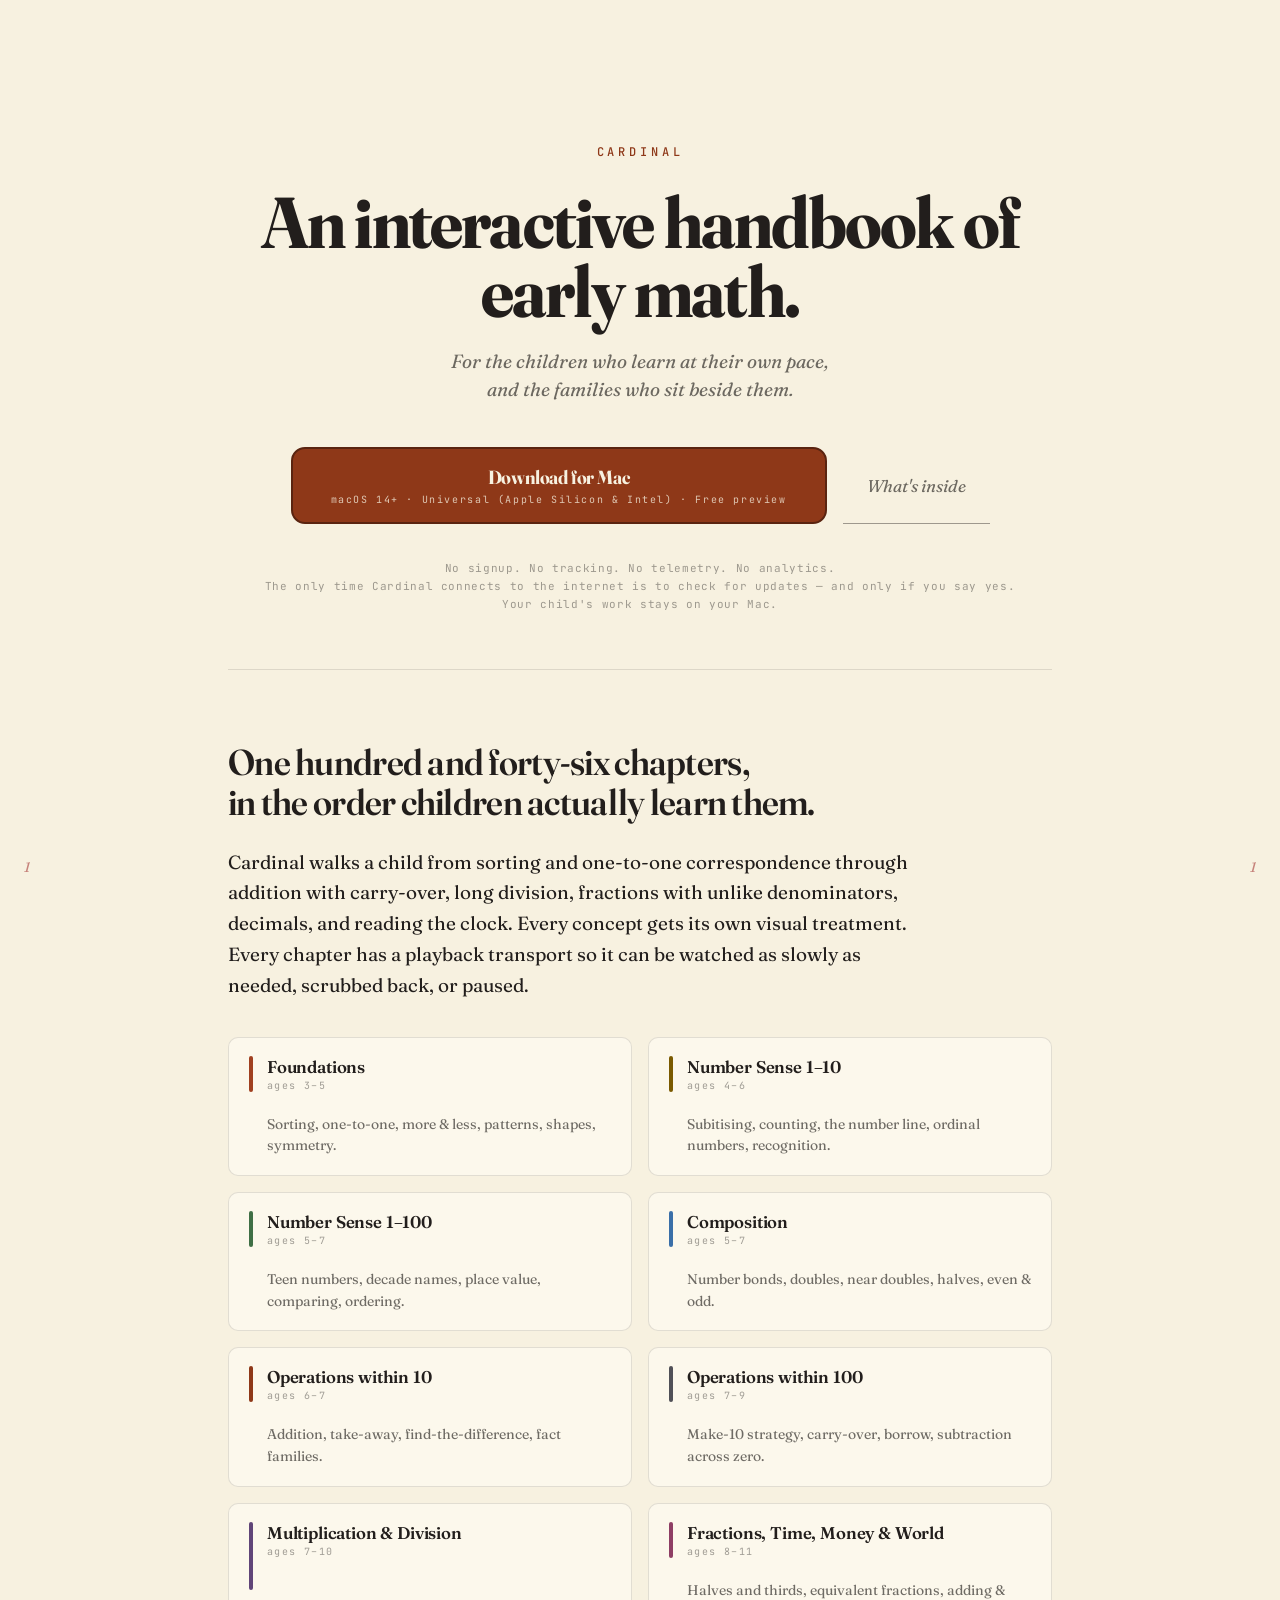
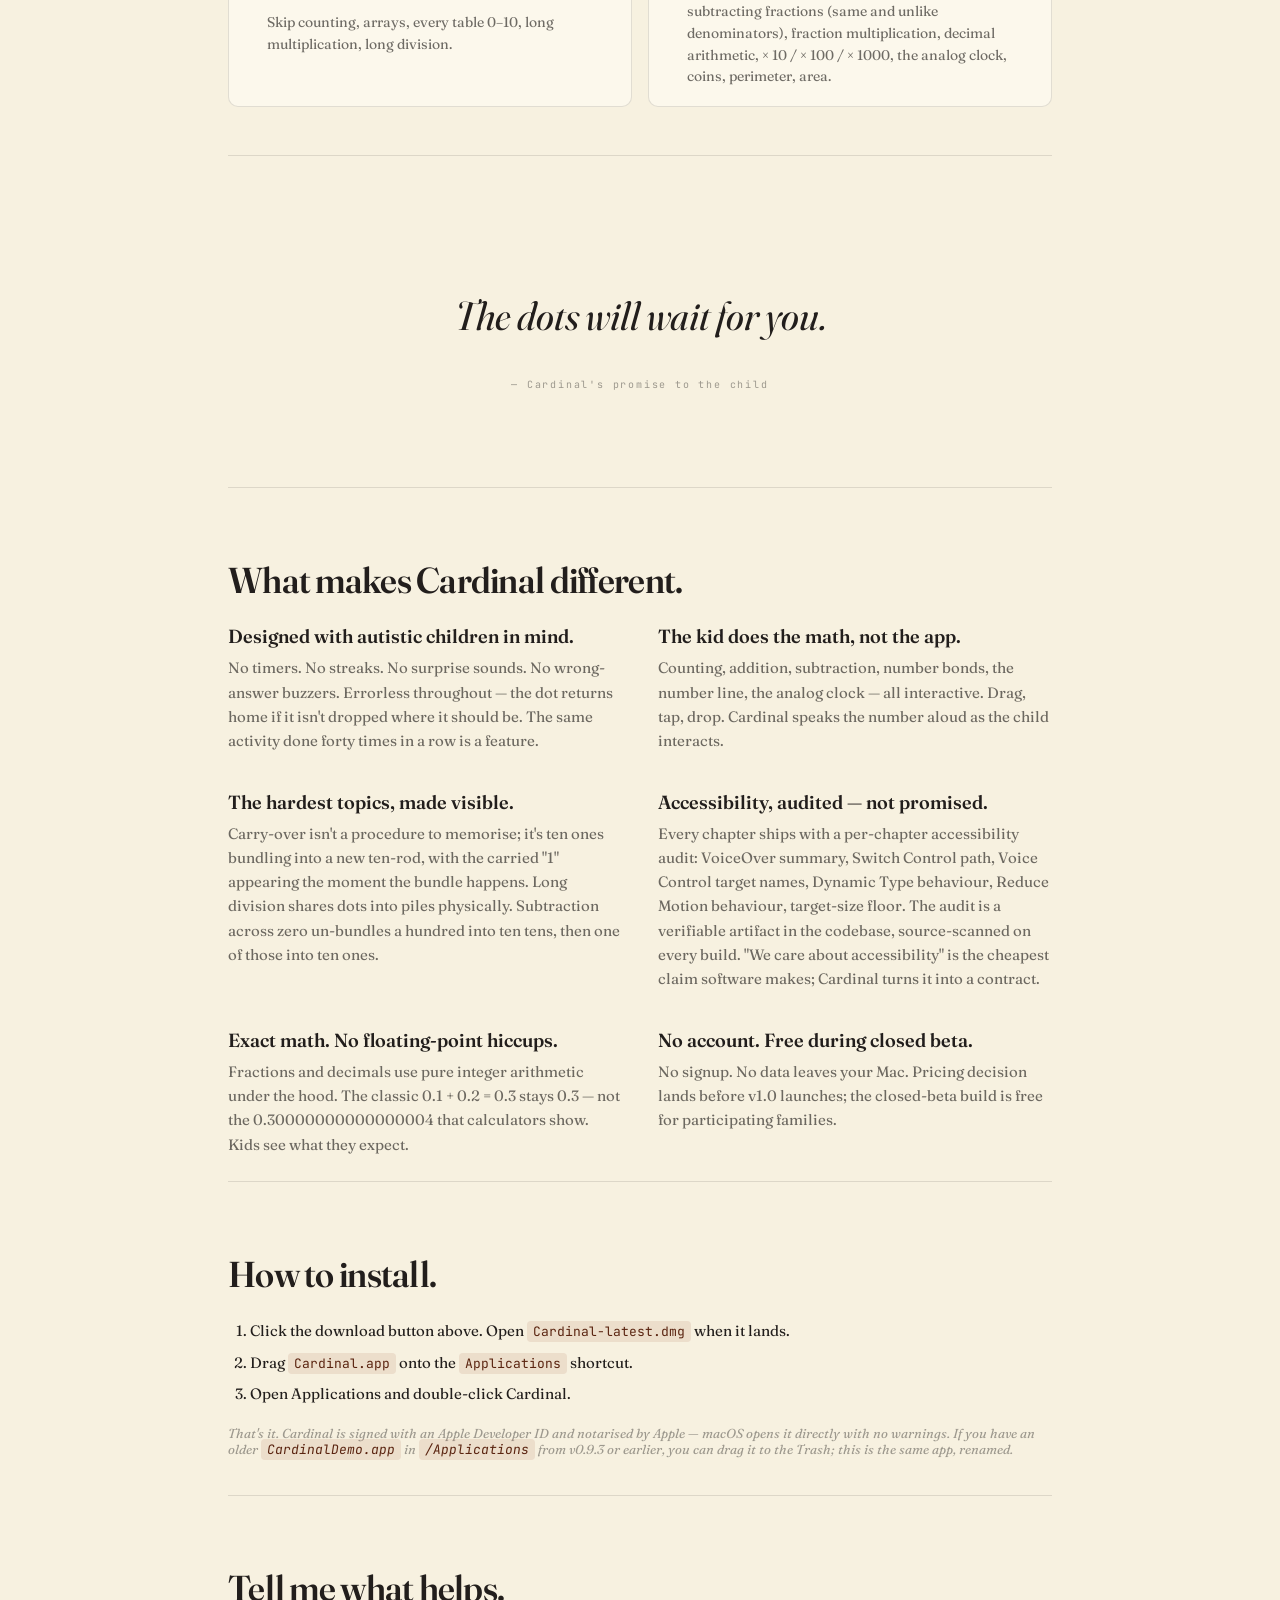
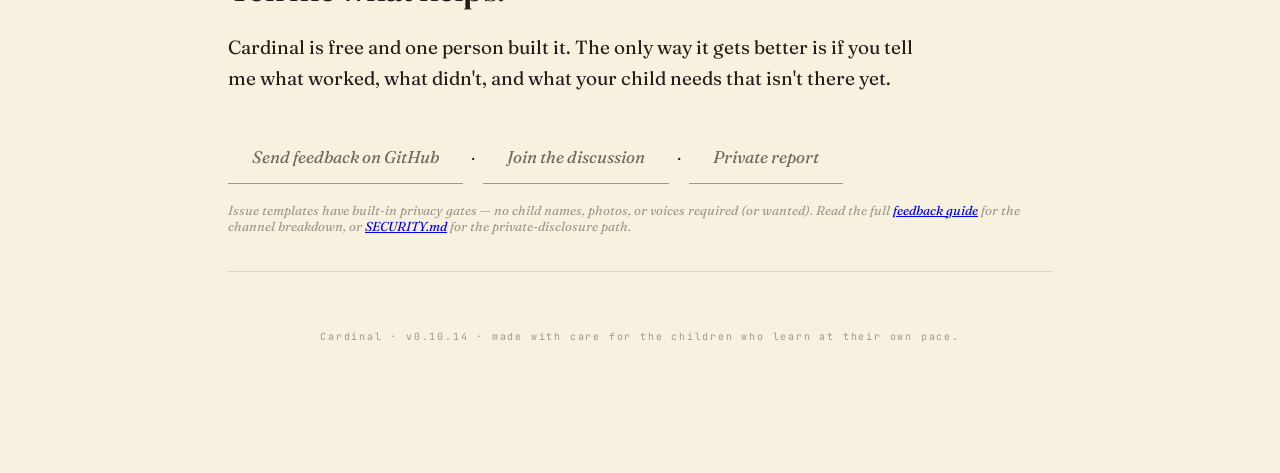
==== commit df6a8dbb: "chore: landing + README + audit-log bump for v0.10.14 Content unchanged from the v0.10.13 audit pass" ====
--- a/index.html
+++ b/index.html
@@ -6,7 +6,7 @@
     <title>Cardinal — an interactive handbook of early math</title>
     <meta name="description" content="A calm, interactive handbook of early math (ages 3–11), designed for autistic kids and the families who learn alongside them. Mac, native, offline, free during closed beta. No signup, no tracking." />
     <meta property="og:title" content="Cardinal — an interactive handbook of early math" />
-    <meta property="og:description" content="One hundred and forty-three chapters, in the order children actually learn them. No signup, no tracking, no time pressure." />
+    <meta property="og:description" content="One hundred and forty-six chapters, in the order children actually learn them. No signup, no tracking, no time pressure." />
     <link rel="preconnect" href="https://fonts.googleapis.com" />
     <link rel="preconnect" href="https://fonts.gstatic.com" crossorigin />
     <link
@@ -32,7 +32,7 @@
       data-cf-beacon='{"token": "REPLACE_WITH_CF_TOKEN"}'></script>
   </head>
   <body>
-    <!-- LandingAudit: passed 2026-05-11 against PRD v0.10.9, ROADMAP v0.10.9.
+    <!-- LandingAudit: passed 2026-05-12 against PRD v0.10.14, ROADMAP v0.10.14.
          See LandingAudit.md for full checklist + audit log. Next mandatory
          re-audit: before v1.0 launch. -->
     <!-- audit-sentinel: do NOT add platform/identity/pricing keywords inside
@@ -65,15 +65,15 @@
       <!--
         chapter-count placeholder (LandingAudit.md): the literal number
         below must equal `prototype/.build/chapter-count.txt` written by
-        `build-app.sh` on the most recent build. Current expected: 143.
-        Re-audit step: rg -E "[Oo]ne hundred and forty-three chapters" index.html
+        `build-app.sh` on the most recent build. Current expected: 146.
+        Re-audit step: rg -E "[Oo]ne hundred and forty-six chapters" index.html
         and diff against the artifact. Discrepancy = either backfill the
         page or audit the catalog drift.
       -->
       <section id="what" class="section">
-        <h2>One hundred and forty-three chapters,<br />in the order children actually learn them.</h2>
+        <h2>One hundred and forty-six chapters,<br />in the order children actually learn them.</h2>
         <p class="lede">
-          Cardinal walks a child from sorting and one-to-one correspondence through addition with carry-over, long division, fractions, and reading the clock. Every concept gets its own visual treatment. Every chapter has a playback transport so it can be watched as slowly as needed, scrubbed back, or paused.
+          Cardinal walks a child from sorting and one-to-one correspondence through addition with carry-over, long division, fractions with unlike denominators, decimals, and reading the clock. Every concept gets its own visual treatment. Every chapter has a playback transport so it can be watched as slowly as needed, scrubbed back, or paused.
         </p>
 
         <div class="bands">
@@ -84,7 +84,7 @@
           <div class="band"><div class="band-stripe" style="background:#8e3818"></div><div><b>Operations within 10</b><span>ages 6–7</span></div><p>Addition, take-away, find-the-difference, fact families.</p></div>
           <div class="band"><div class="band-stripe" style="background:#505057"></div><div><b>Operations within 100</b><span>ages 7–9</span></div><p>Make-10 strategy, carry-over, borrow, subtraction across zero.</p></div>
           <div class="band"><div class="band-stripe" style="background:#604578"></div><div><b>Multiplication &amp; Division</b><span>ages 7–10</span></div><p>Skip counting, arrays, every table 0–10, long multiplication, long division.</p></div>
-          <div class="band"><div class="band-stripe" style="background:#8e3e64"></div><div><b>Fractions, Time, Money &amp; World</b><span>ages 8–11</span></div><p>Halves and thirds, equivalent fractions, decimals, the analog clock, coins, perimeter, area.</p></div>
+          <div class="band"><div class="band-stripe" style="background:#8e3e64"></div><div><b>Fractions, Time, Money &amp; World</b><span>ages 8–11</span></div><p>Halves and thirds, equivalent fractions, adding &amp; subtracting fractions (same and unlike denominators), fraction multiplication, decimal arithmetic, × 10 / × 100 / × 1000, the analog clock, coins, perimeter, area.</p></div>
         </div>
       </section>
 
@@ -117,6 +117,10 @@
             <p>Every chapter ships with a per-chapter accessibility audit: VoiceOver summary, Switch Control path, Voice Control target names, Dynamic Type behaviour, Reduce Motion behaviour, target-size floor. The audit is a verifiable artifact in the codebase, source-scanned on every build. "We care about accessibility" is the cheapest claim software makes; Cardinal turns it into a contract.</p>
           </div>
           <div class="feature">
+            <h3>Exact math. No floating-point hiccups.</h3>
+            <p>Fractions and decimals use pure integer arithmetic under the hood. The classic 0.1 + 0.2 = 0.3 stays 0.3 — not the 0.30000000000000004 that calculators show. Kids see what they expect.</p>
+          </div>
+          <div class="feature">
             <h3>No account. Free during closed beta.</h3>
             <p>No signup. No data leaves your Mac. Pricing decision lands before v1.0 launches; the closed-beta build is free for participating families.</p>
           </div>
@@ -142,17 +146,19 @@
         </p>
         <p>
           <a class="cta-secondary" href="https://github.com/humancto/cardinal-releases/issues/new/choose">Send feedback on GitHub</a>
-          &nbsp;or&nbsp;
+          &nbsp;·&nbsp;
           <a class="cta-secondary" href="https://github.com/humancto/cardinal-releases/discussions">Join the discussion</a>
+          &nbsp;·&nbsp;
+          <a class="cta-secondary" href="https://github.com/humancto/cardinal-releases/security/advisories/new">Private report</a>
         </p>
         <p class="footnote">
-          Two issue templates — feature request and bug report — both privacy-aware. No child names, photos, or voices required (or wanted). Read the full <a href="https://github.com/humancto/cardinal-releases/blob/main/FEEDBACK.md">feedback guide</a> first if you want context.
+          Issue templates have built-in privacy gates — no child names, photos, or voices required (or wanted). Read the full <a href="https://github.com/humancto/cardinal-releases/blob/main/FEEDBACK.md">feedback guide</a> for the channel breakdown, or <a href="https://github.com/humancto/cardinal-releases/blob/main/SECURITY.md">SECURITY.md</a> for the private-disclosure path.
         </p>
       </section>
 
       <footer>
         <p>
-          Cardinal · v0.10.9 · made with care for the children who learn at their own pace.
+          Cardinal · v0.10.14 · made with care for the children who learn at their own pace.
         </p>
       </footer>
     </div>
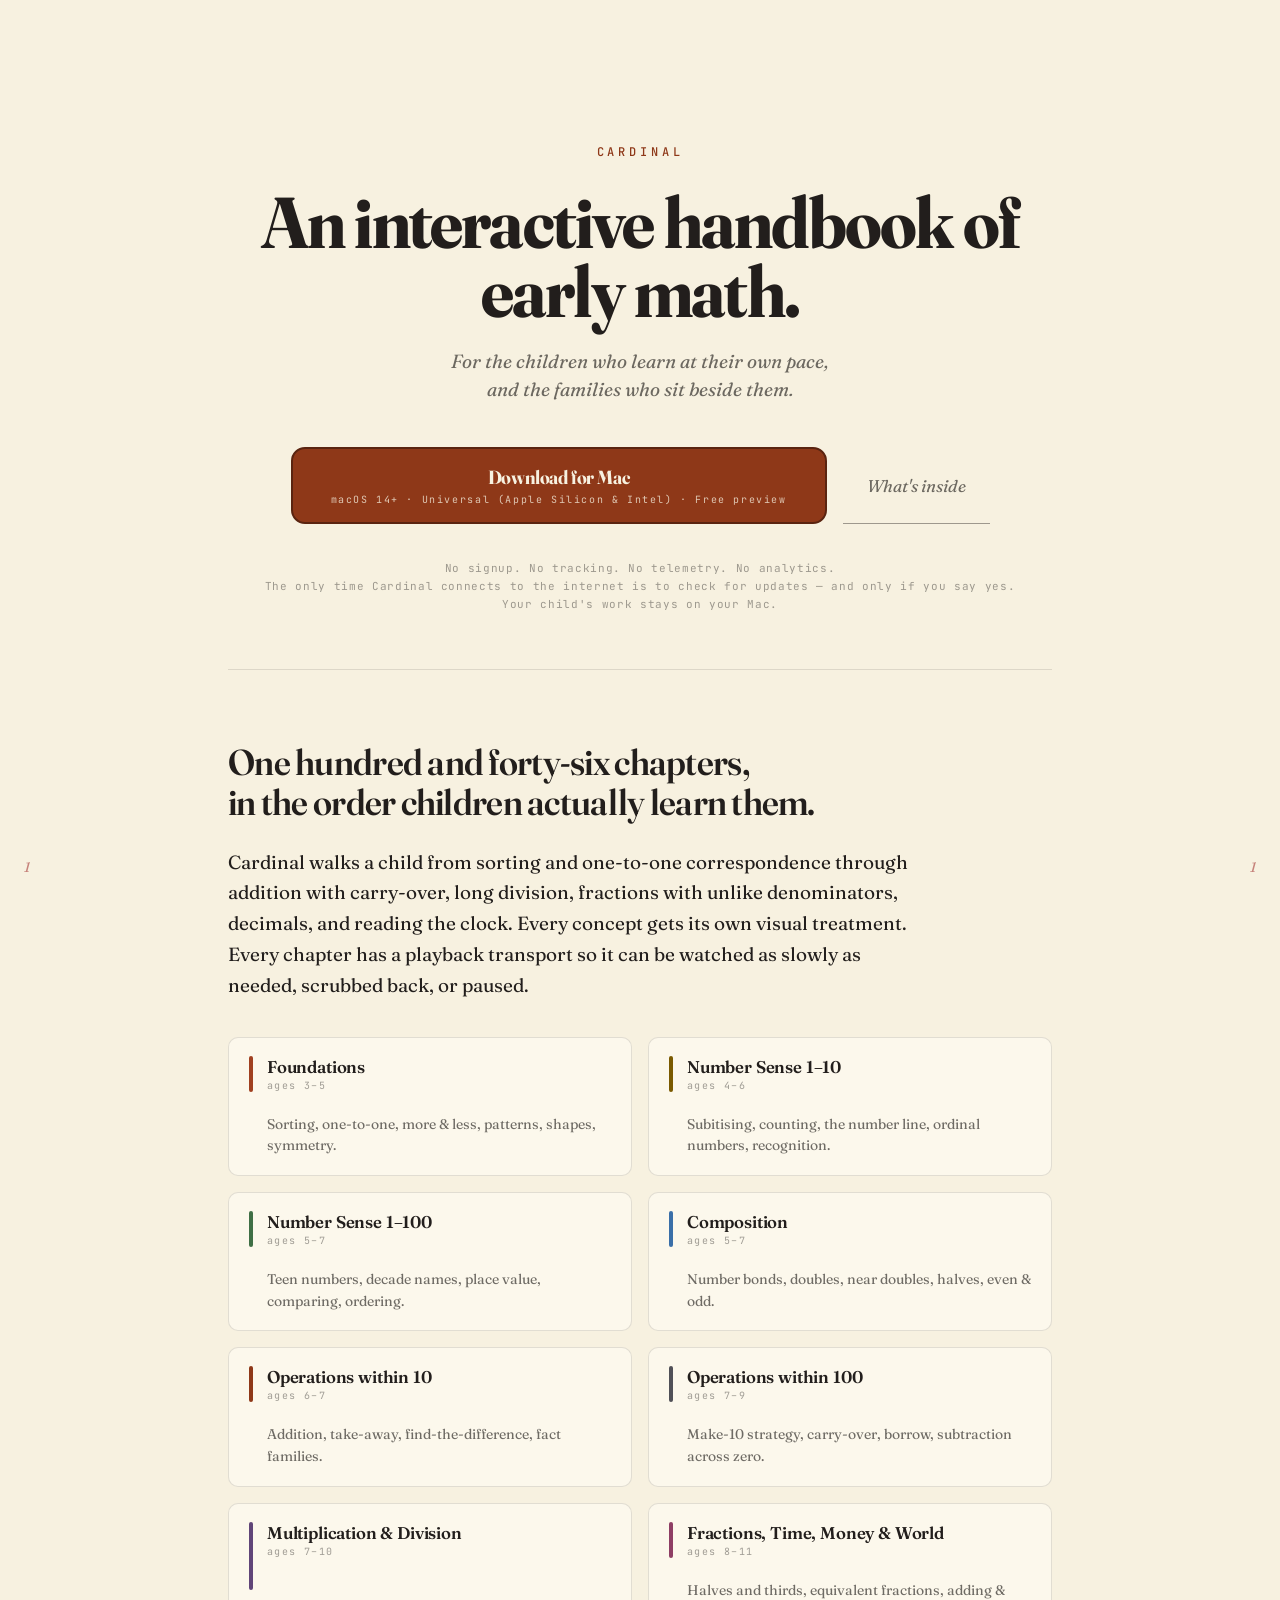
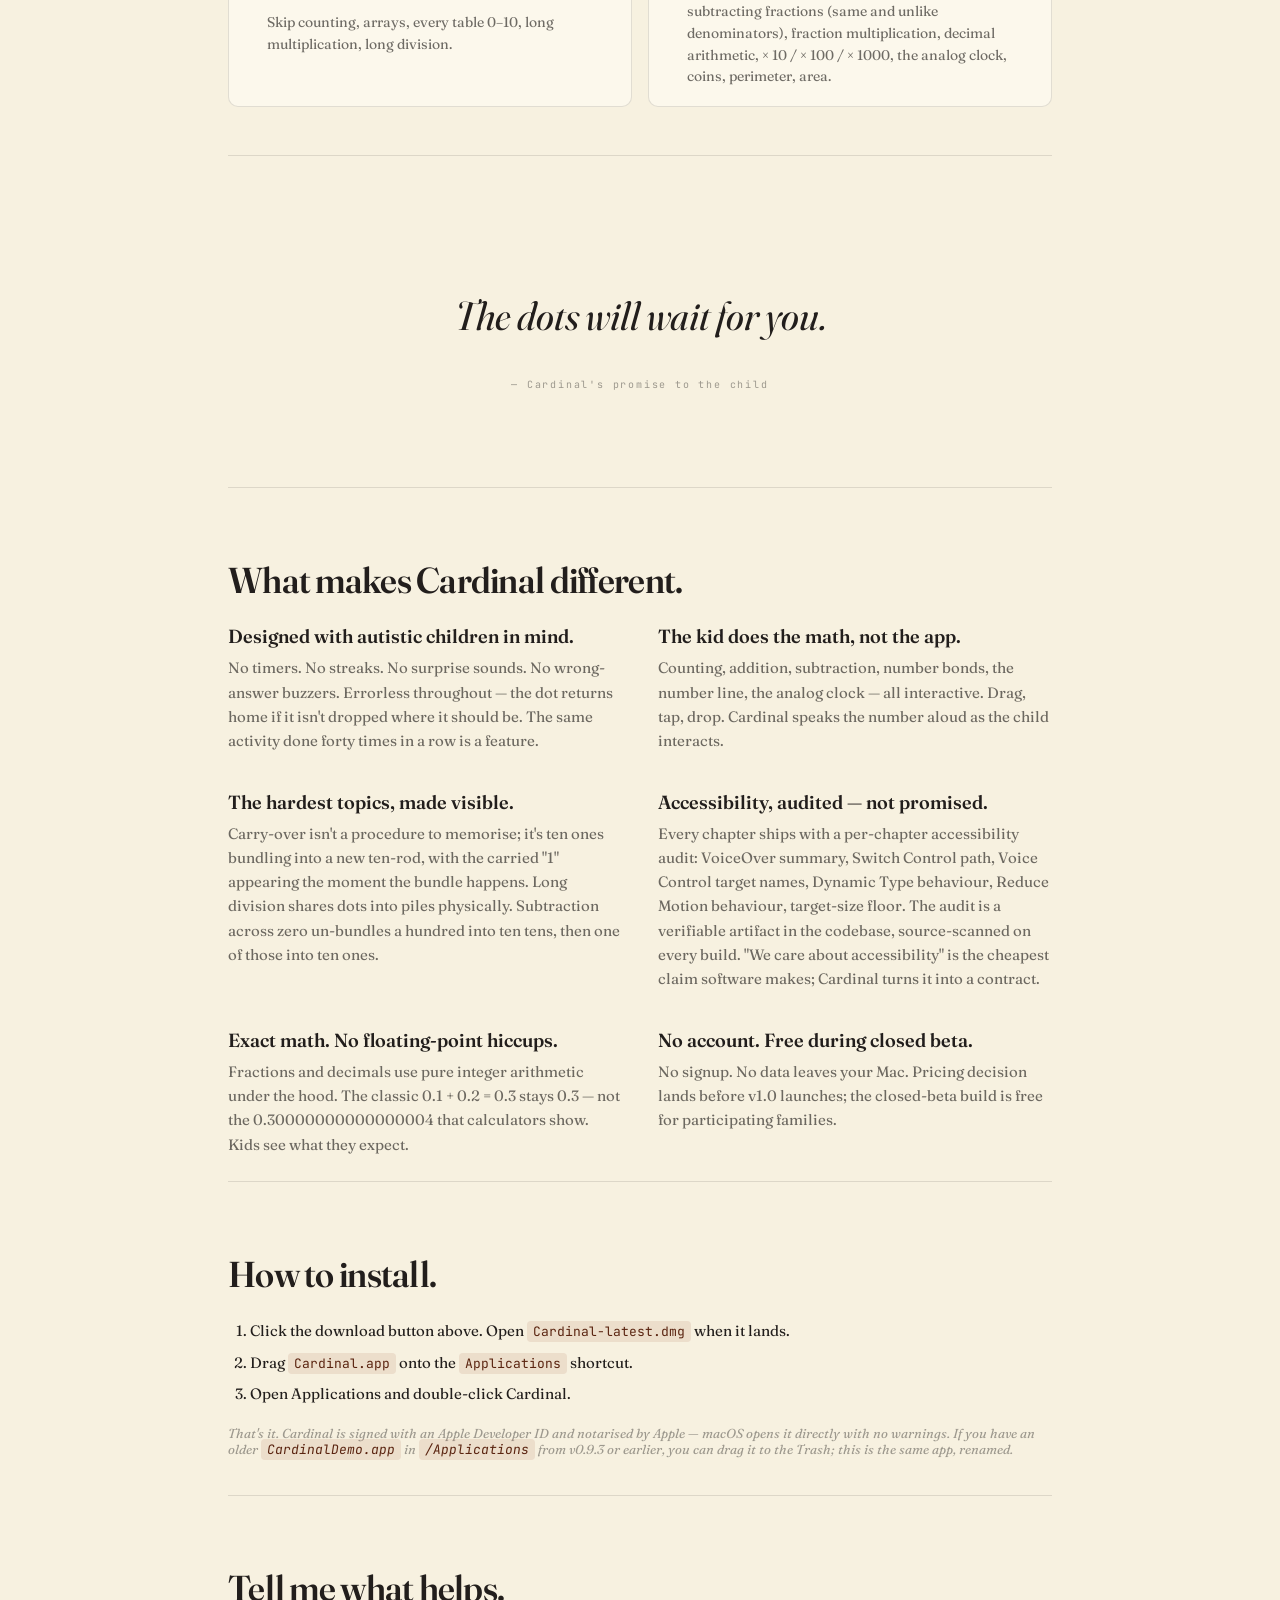
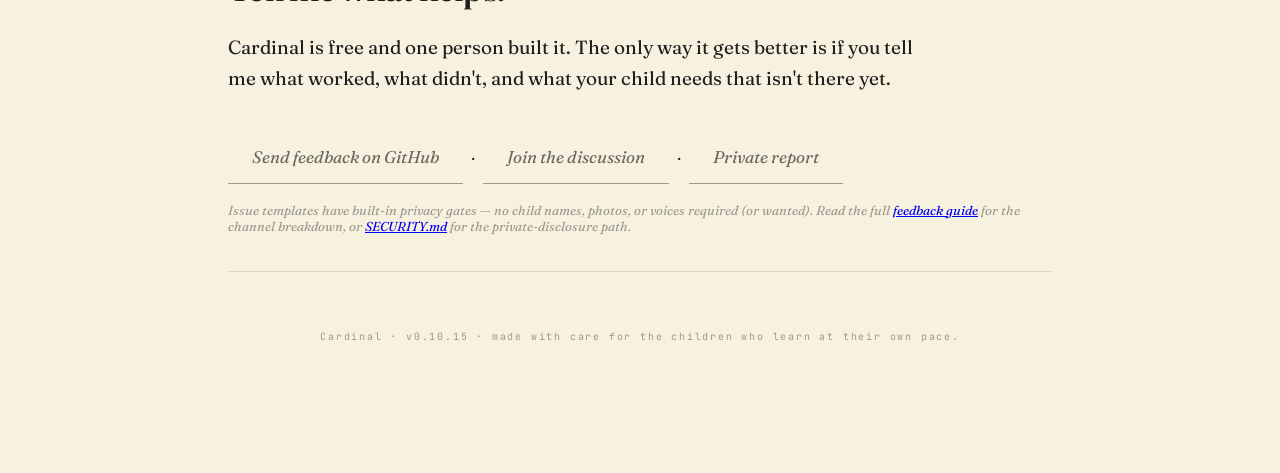
==== commit 4a28f972: "chore: landing-page footer + audit-log bump for v0.10.15" ====
--- a/index.html
+++ b/index.html
@@ -32,7 +32,7 @@
       data-cf-beacon='{"token": "REPLACE_WITH_CF_TOKEN"}'></script>
   </head>
   <body>
-    <!-- LandingAudit: passed 2026-05-12 against PRD v0.10.14, ROADMAP v0.10.14.
+    <!-- LandingAudit: passed 2026-05-12 against PRD v0.10.15, ROADMAP v0.10.15.
          See LandingAudit.md for full checklist + audit log. Next mandatory
          re-audit: before v1.0 launch. -->
     <!-- audit-sentinel: do NOT add platform/identity/pricing keywords inside
@@ -158,7 +158,7 @@
 
       <footer>
         <p>
-          Cardinal · v0.10.14 · made with care for the children who learn at their own pace.
+          Cardinal · v0.10.15 · made with care for the children who learn at their own pace.
         </p>
       </footer>
     </div>
